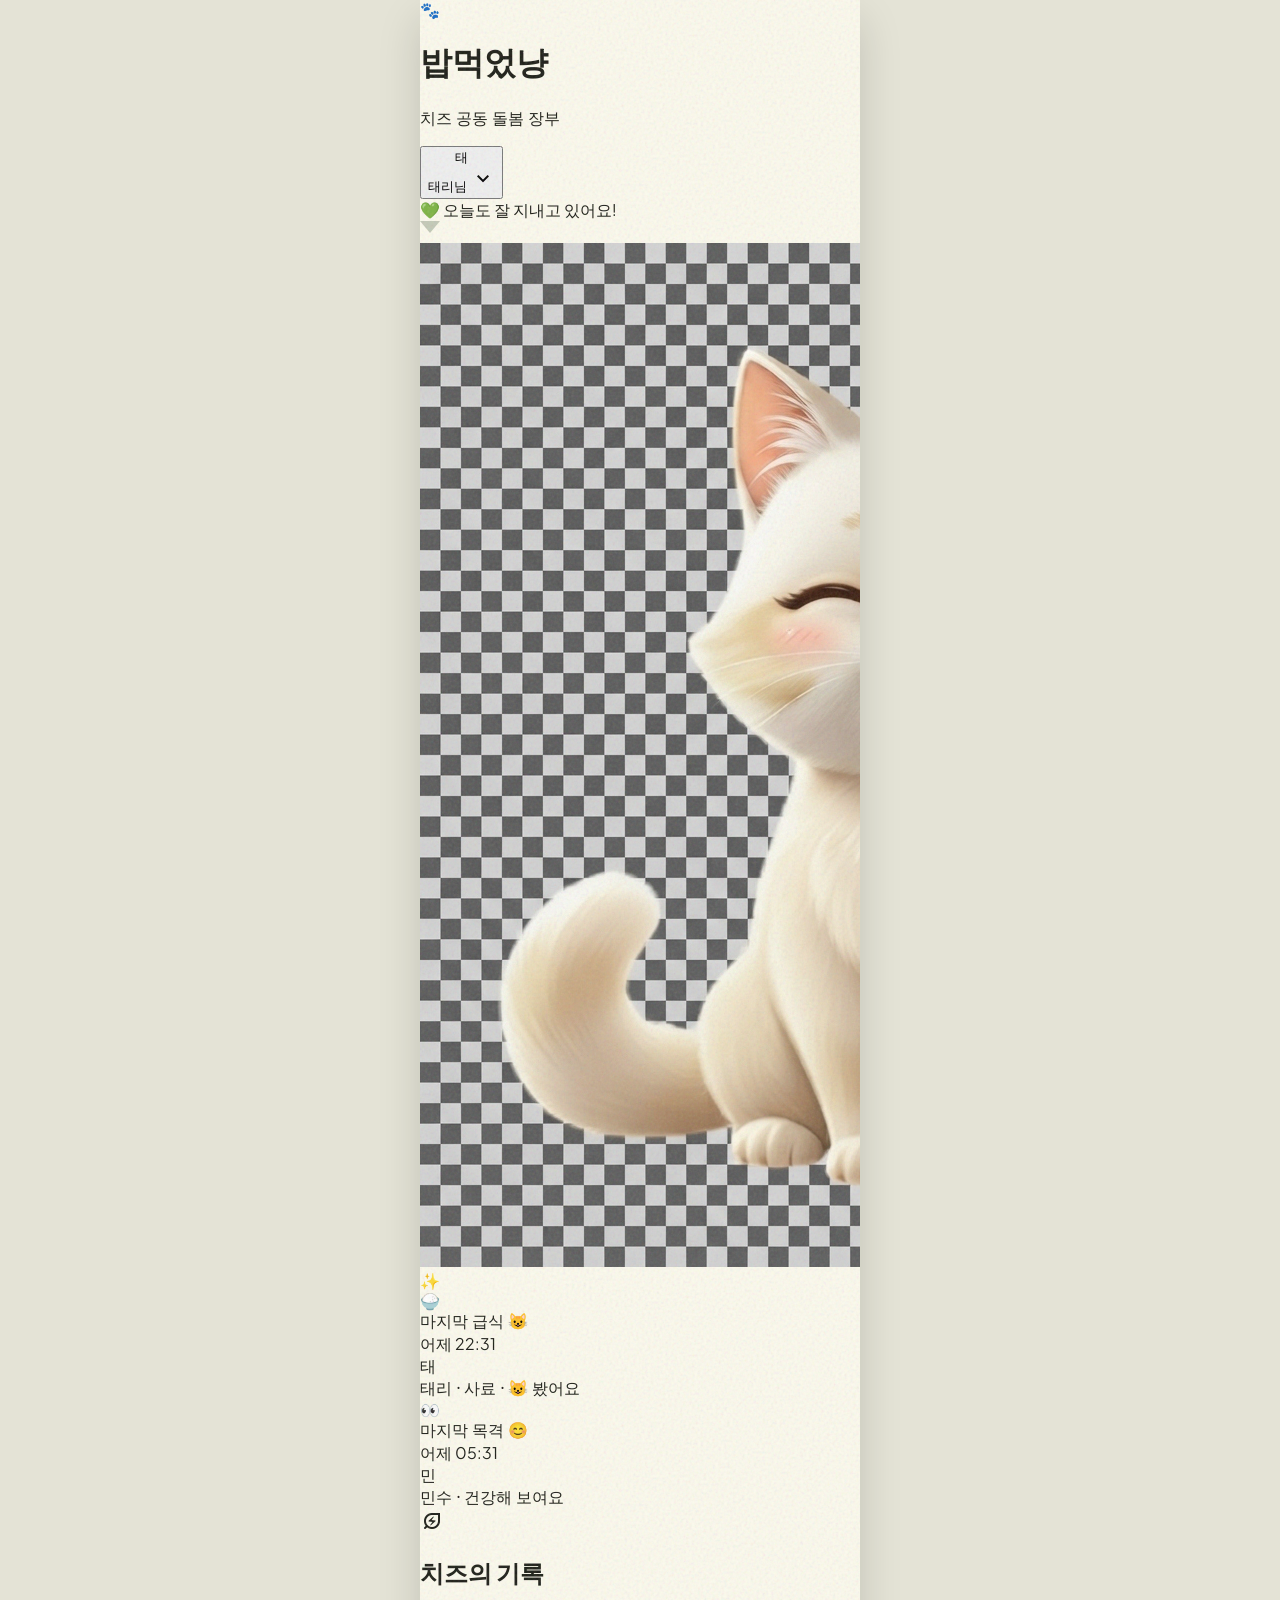
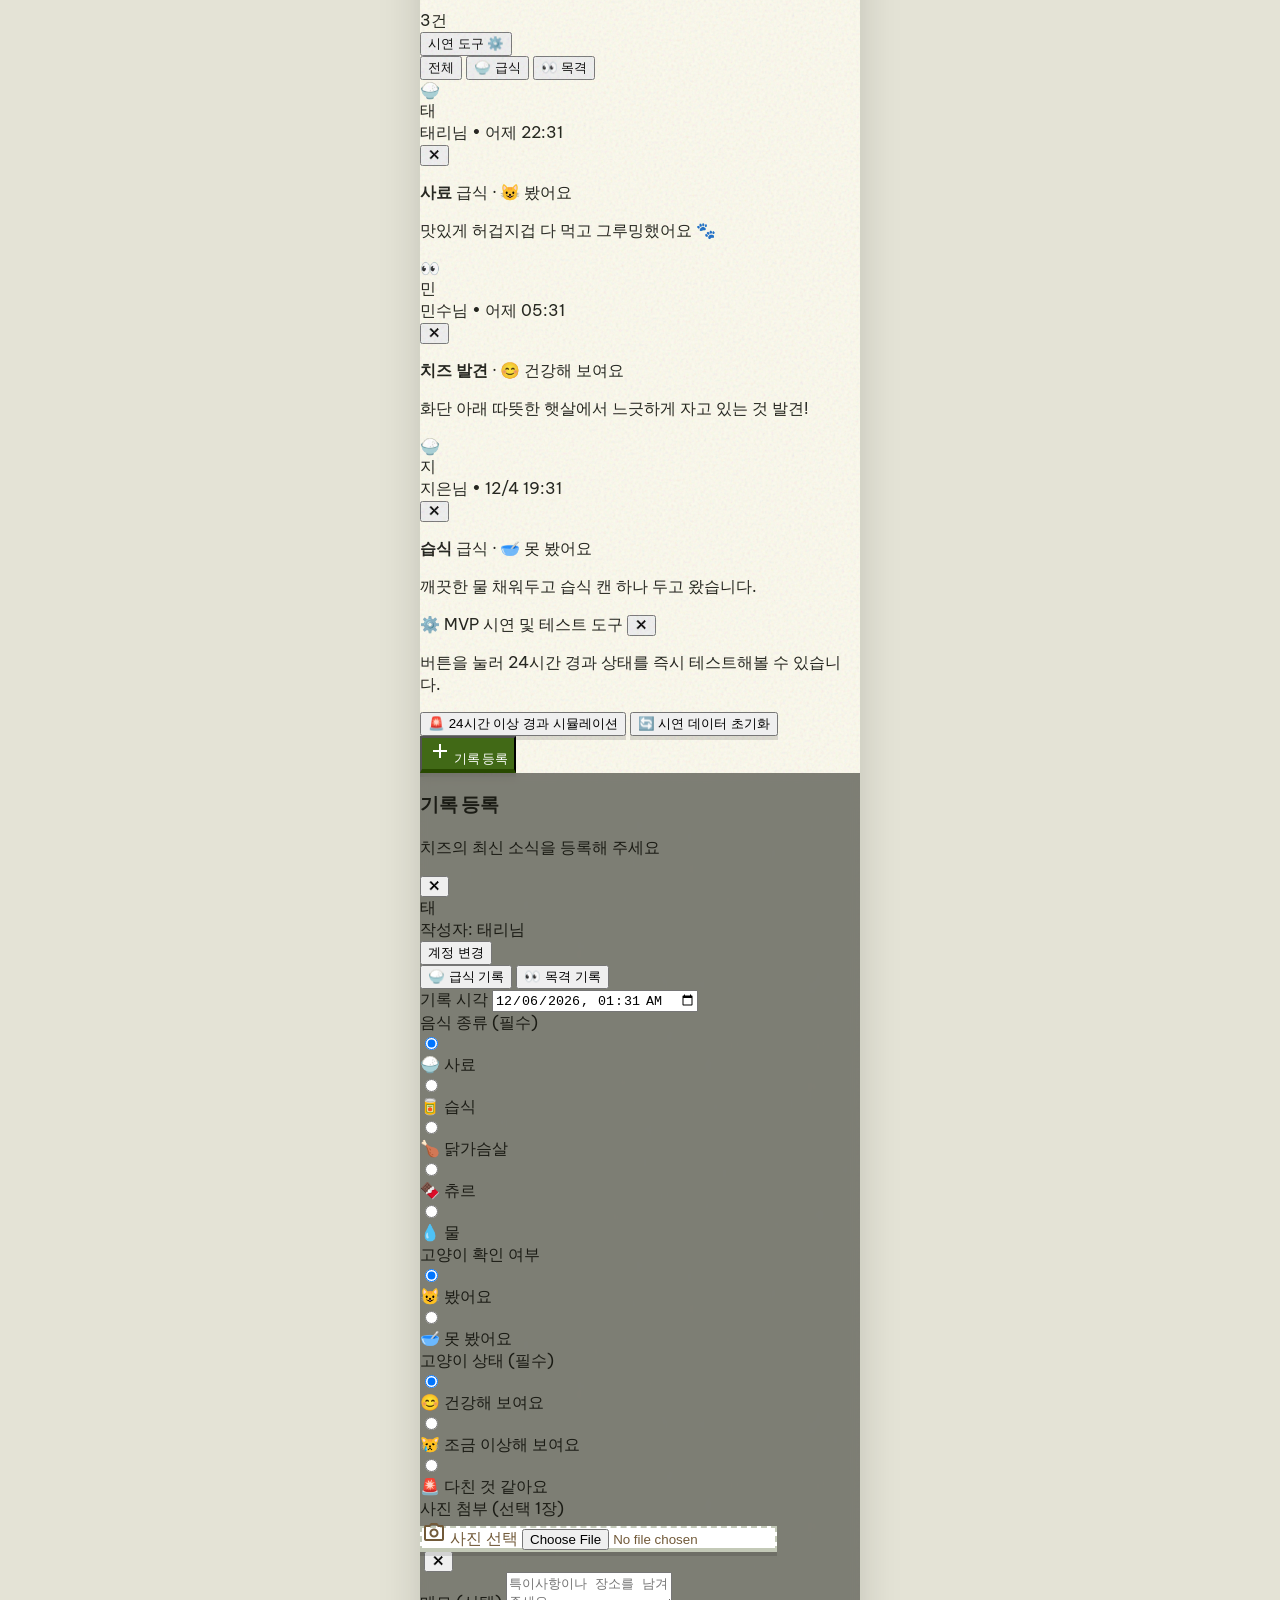
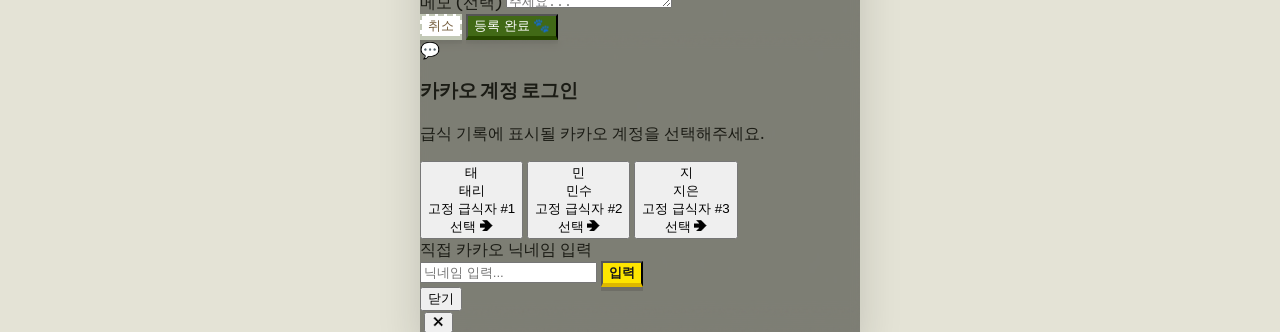
==== index.html @ 2fcfd279 "Add app files" ====
<!DOCTYPE html>
<html lang="ko">
<head>
  <meta charset="utf-8">
  <meta name="viewport" content="width=device-width, initial-scale=1.0, maximum-scale=1.0, user-scalable=no">
  <title>밥먹었냥 - Cozy Meadow</title>

  <!-- Google Fonts -->
  <link href="https://fonts.googleapis.com/css2?family=Plus+Jakarta+Sans:wght@600;700;800&family=Be+Vietnam+Pro:wght@400;500;700&display=swap" rel="stylesheet">
  <link href="https://fonts.googleapis.com/css2?family=Material+Symbols+Outlined:wght,FILL@100..700,0..1&display=swap" rel="stylesheet">

  <!-- Tailwind CSS CDN -->
  <script src="https://cdn.tailwindcss.com?plugins=forms,container-queries"></script>
  <script>
    tailwind.config = {
      darkMode: "class",
      theme: {
        extend: {
          colors: {
            "surface": "#fcfaed",
            "surface-dim": "#dcdace",
            "surface-container": "#f0eee1",
            "surface-container-low": "#f6f4e7",
            "surface-container-high": "#eae9dc",
            "surface-container-highest": "#e4e3d6",
            "surface-bright": "#fcfaed",
            "on-surface": "#1b1c15",
            "on-surface-variant": "#43493b",
            "primary": "#416916",
            "primary-container": "#8dba5e",
            "on-primary": "#ffffff",
            "secondary": "#0c6780",
            "secondary-container": "#9ae1ff",
            "on-secondary-container": "#09657f",
            "tertiary": "#725a39",
            "tertiary-container": "#c5a881",
            "outline": "#73796a",
            "outline-variant": "#c3c9b7",
            "kakao": "#FEE500",
            "kakao-text": "#191919",
          },
          borderRadius: {
            "DEFAULT": "1rem",
            "lg": "2rem",
            "xl": "2.5rem",
            "full": "9999px"
          },
          fontFamily: {
            "headline": ["Plus Jakarta Sans", "sans-serif"],
            "body": ["Be Vietnam Pro", "sans-serif"],
          }
        }
      }
    }
  </script>
  <link rel="stylesheet" href="styles.css">
</head>
<body class="antialiased selection:bg-primary/20">

  <div id="app-wrapper" class="bg-grain">
    
    <!-- Top Header -->
    <header class="sticky top-0 z-40 bg-surface/90 backdrop-blur-md px-5 py-3.5 border-b border-surface-container-high flex items-center justify-between shadow-sm">
      <div class="flex items-center gap-2">
        <div class="w-9 h-9 rounded-2xl bg-primary/10 border-2 border-primary/20 flex items-center justify-center text-primary font-bold shadow-inner">
          🐾
        </div>
        <div>
          <h1 class="font-headline font-extrabold text-xl tracking-tight text-primary flex items-center gap-1">
            밥먹었냥
          </h1>
          <p class="text-[11px] text-on-surface-variant font-medium -mt-0.5">치즈 공동 돌봄 장부</p>
        </div>
      </div>

      <!-- Kakao User Profile Button -->
      <button id="user-profile-btn" onclick="openKakaoLoginModal()" class="flex items-center gap-2 bg-surface-container-low border-2 border-dashed border-outline-variant hover:border-primary px-3 py-1.5 rounded-full transition-all group">
        <div id="header-user-avatar" class="w-6 h-6 rounded-full bg-kakao text-kakao-text font-bold text-xs flex items-center justify-center shadow-xs border border-amber-300">
          🔑
        </div>
        <span id="header-user-name" class="text-xs font-bold text-on-surface max-w-[80px] truncate">
          로그인
        </span>
        <span class="material-symbols-outlined text-[16px] text-on-surface-variant group-hover:text-primary transition-colors">
          expand_more
        </span>
      </button>
    </header>

    <!-- Main Content Area -->
    <main class="flex-1 pb-28 px-4 pt-4 relative">
      
      <!-- Hero / Cat Stage Section -->
      <section class="flex flex-col items-center pt-3 pb-6 relative" id="cat-stage">
        
        <!-- Interactive Speech Bubble -->
        <div id="speech-bubble" onclick="onCatClick(event)" class="relative bg-surface border-[3px] border-dashed border-outline-variant font-speech text-on-surface px-5 py-3.5 rounded-2xl max-w-[310px] text-center mb-5 shadow-sm hover:scale-[1.02] transition-transform cursor-pointer select-none">
          <div class="flex items-center justify-center gap-2">
            <span id="speech-emoji" class="text-2xl animate-bounce-slow">💚</span>
            <span id="speech-text" class="text-base font-bold tracking-tight text-on-surface">
              오늘도 잘 지내고 있어요!
            </span>
          </div>
          <!-- Bubble Tail -->
          <div class="absolute -bottom-[12px] left-1/2 -translate-x-1/2 bubble-tail-border"></div>
          <div class="absolute -bottom-[9px] left-1/2 -translate-x-1/2 bubble-tail-bg"></div>
        </div>

        <!-- Cheese Cat Stage Container -->
        <div class="relative w-48 h-48 my-2 cat-float cursor-pointer select-none" onclick="onCatClick(event)">
          <!-- Dynamic Cat Illustration -->
          <div id="cat-illustration-container" class="w-full h-full flex items-center justify-center">
            <!-- Rendered dynamically via JS SVG graphic -->
          </div>

          <!-- Status Particles / Floating Effects -->
          <div id="cat-particle-container" class="absolute inset-0 pointer-events-none"></div>
        </div>

        <!-- Bento Box Status Cards -->
        <div class="grid grid-cols-2 gap-3 w-full mt-3">
          
          <!-- Last Fed Card -->
          <div class="bg-surface-bright/90 backdrop-blur-xs border-2 border-dashed border-outline-variant rounded-2xl p-3.5 shadow-xs flex flex-col relative overflow-hidden">
            <div class="absolute -right-2 -bottom-2 text-4xl opacity-10 pointer-events-none">🍚</div>
            <div class="flex items-center justify-between mb-1.5">
              <span class="text-[11px] font-bold text-on-surface-variant bg-surface-container px-2 py-0.5 rounded-full">
                마지막 급식
              </span>
              <span id="last-fed-icon" class="text-xs">🥣</span>
            </div>
            <div id="last-fed-time" class="font-headline font-bold text-base text-on-surface mb-2">
              기록 없음
            </div>
            <div class="mt-auto pt-1 flex items-center gap-1.5 border-t border-surface-container-high/60">
              <div id="last-fed-avatar" class="w-4 h-4 rounded-full bg-primary/20 text-primary text-[9px] font-bold flex items-center justify-center">
                ?
              </div>
              <span id="last-fed-detail" class="text-xs text-on-surface-variant font-medium truncate">
                급식 기록 대기
              </span>
            </div>
          </div>

          <!-- Last Seen Card -->
          <div class="bg-surface-bright/90 backdrop-blur-xs border-2 border-dashed border-outline-variant rounded-2xl p-3.5 shadow-xs flex flex-col relative overflow-hidden">
            <div class="absolute -right-2 -bottom-2 text-4xl opacity-10 pointer-events-none">👀</div>
            <div class="flex items-center justify-between mb-1.5">
              <span class="text-[11px] font-bold text-on-surface-variant bg-surface-container px-2 py-0.5 rounded-full">
                마지막 목격
              </span>
              <span id="last-seen-status-icon" class="text-xs">🔍</span>
            </div>
            <div id="last-seen-time" class="font-headline font-bold text-base text-on-surface mb-2">
              기록 없음
            </div>
            <div class="mt-auto pt-1 flex items-center gap-1.5 border-t border-surface-container-high/60">
              <div id="last-seen-avatar" class="w-4 h-4 rounded-full bg-secondary/20 text-secondary text-[9px] font-bold flex items-center justify-center">
                ?
              </div>
              <span id="last-seen-detail" class="text-xs text-on-surface-variant font-medium truncate">
                목격 기록 대기
              </span>
            </div>
          </div>

        </div>

      </section>

      <!-- History Feed Section -->
      <section class="mt-2">
        <div class="flex items-center justify-between mb-3 px-1">
          <div class="flex items-center gap-1.5">
            <span class="material-symbols-outlined text-primary text-xl">energy_savings_leaf</span>
            <h2 class="font-headline font-bold text-lg text-on-surface">치즈의 기록</h2>
            <span id="history-count" class="text-xs font-bold text-on-surface-variant bg-surface-container px-2 py-0.5 rounded-full">0건</span>
          </div>

          <!-- Quick Test Demo Options Menu Toggle -->
          <button onclick="toggleDemoDrawer()" class="text-xs text-on-surface-variant underline hover:text-primary font-medium">
            시연 도구 ⚙️
          </button>
        </div>

        <!-- Filter Tabs -->
        <div class="flex gap-2 mb-3 bg-surface-container-low p-1 rounded-2xl border border-surface-container-high">
          <button id="filter-all" onclick="setFilter('all')" class="flex-1 py-1.5 text-xs font-bold rounded-xl transition-all bg-surface shadow-xs text-primary">
            전체
          </button>
          <button id="filter-feeding" onclick="setFilter('feeding')" class="flex-1 py-1.5 text-xs font-bold rounded-xl transition-all text-on-surface-variant hover:text-on-surface">
            🍚 급식
          </button>
          <button id="filter-sighting" onclick="setFilter('sighting')" class="flex-1 py-1.5 text-xs font-bold rounded-xl transition-all text-on-surface-variant hover:text-on-surface">
            👀 목격
          </button>
        </div>

        <!-- Timeline List Container -->
        <div id="history-list" class="flex flex-col gap-2.5">
          <!-- Rendered dynamically by JS -->
        </div>

      </section>

      <!-- Demo Options Drawer (Collapsible) -->
      <div id="demo-drawer" class="hidden mt-6 p-4 bg-surface-container-low border-2 border-dashed border-outline-variant rounded-2xl text-xs space-y-2">
        <div class="font-bold text-on-surface flex items-center justify-between">
          <span>⚙️ MVP 시연 및 테스트 도구</span>
          <button onclick="toggleDemoDrawer()" class="text-on-surface-variant">✕</button>
        </div>
        <p class="text-on-surface-variant">버튼을 눌러 24시간 경과 상태를 즉시 테스트해볼 수 있습니다.</p>
        <div class="flex flex-wrap gap-2 pt-1">
          <button onclick="simulate24hPassed()" class="btn-pressable px-3 py-1.5 bg-amber-100 text-amber-900 font-bold rounded-xl border border-amber-300">
            🚨 24시간 이상 경과 시뮬레이션
          </button>
          <button onclick="simulateResetDemoData()" class="btn-pressable px-3 py-1.5 bg-slate-100 text-slate-800 font-bold rounded-xl border border-slate-300">
            🔄 시연 데이터 초기화
          </button>
        </div>
      </div>

    </main>

    <!-- Floating Action Button (FAB) -->
    <div class="fixed bottom-6 right-1/2 translate-x-[180px] max-w-[440px] z-30">
      <button onclick="openRecordModal()" class="btn-pressable btn-primary px-5 py-3.5 rounded-full font-headline font-bold text-base flex items-center gap-2 shadow-lg hover:scale-105 active:scale-95 transition-transform">
        <span class="material-symbols-outlined text-2xl">add</span>
        기록 등록
      </button>
    </div>

    <!-- Modal 1: Quick Add Record Modal -->
    <div id="record-modal" class="hidden fixed inset-0 z-50 flex items-end justify-center modal-overlay p-0 sm:p-4 animate-pop">
      <div class="bg-surface w-full max-w-[440px] rounded-t-3xl sm:rounded-3xl border-t-2 sm:border-2 border-outline-variant p-5 shadow-2xl overflow-y-auto max-h-[90vh]">
        
        <!-- Modal Header -->
        <div class="flex items-center justify-between pb-3 mb-3 border-b border-surface-container-high">
          <div>
            <h3 class="font-headline font-bold text-lg text-on-surface">기록 등록</h3>
            <p class="text-xs text-on-surface-variant">치즈의 최신 소식을 등록해 주세요</p>
          </div>
          <button onclick="closeRecordModal()" class="w-8 h-8 rounded-full bg-surface-container flex items-center justify-center text-on-surface-variant hover:text-on-surface">
            ✕
          </button>
        </div>

        <!-- Active Logged In Kakao User Info -->
        <div class="bg-amber-50 border border-amber-200 rounded-2xl p-2.5 mb-4 flex items-center justify-between">
          <div class="flex items-center gap-2">
            <div id="modal-user-avatar" class="w-6 h-6 rounded-full bg-kakao font-bold text-xs flex items-center justify-center border border-amber-300">
              👤
            </div>
            <span class="text-xs font-bold text-amber-950">
              작성자: <span id="modal-user-name">카카오 사용자</span>
            </span>
          </div>
          <button onclick="openKakaoLoginModal()" class="text-[11px] font-bold text-amber-800 underline">
            계정 변경
          </button>
        </div>

        <!-- Record Type Tabs -->
        <div class="flex gap-2 mb-4 bg-surface-container-low p-1 rounded-2xl border border-surface-container-high">
          <button id="tab-feeding" onclick="switchRecordTab('feeding')" class="flex-1 py-2 text-xs font-bold rounded-xl transition-all bg-surface text-primary shadow-xs">
            🍚 급식 기록
          </button>
          <button id="tab-sighting" onclick="switchRecordTab('sighting')" class="flex-1 py-2 text-xs font-bold rounded-xl transition-all text-on-surface-variant hover:text-on-surface">
            👀 목격 기록
          </button>
        </div>

        <!-- Form Inputs -->
        <form id="record-form" onsubmit="handleRecordSubmit(event)" class="space-y-4">
          
          <!-- Date / Time Input -->
          <div>
            <label class="block text-xs font-bold text-on-surface-variant mb-1">기록 시각</label>
            <input type="datetime-local" id="input-datetime" required class="w-full bg-surface-container-low border-2 border-outline-variant rounded-2xl px-3 py-2 text-sm font-medium text-on-surface focus:outline-none focus:border-primary">
          </div>

          <!-- FEEDING OPTIONS -->
          <div id="feeding-fields">
            <label class="block text-xs font-bold text-on-surface-variant mb-1.5">음식 종류 (필수)</label>
            <div class="grid grid-cols-3 gap-2 mb-3">
              <label class="cursor-pointer">
                <input type="radio" name="foodType" value="사료" checked class="peer hidden">
                <div class="text-center py-2 px-1 text-xs font-bold rounded-2xl border-2 border-outline-variant peer-checked:border-primary peer-checked:bg-primary/10 peer-checked:text-primary transition-all">
                  🍚 사료
                </div>
              </label>
              <label class="cursor-pointer">
                <input type="radio" name="foodType" value="습식" class="peer hidden">
                <div class="text-center py-2 px-1 text-xs font-bold rounded-2xl border-2 border-outline-variant peer-checked:border-primary peer-checked:bg-primary/10 peer-checked:text-primary transition-all">
                  🥫 습식
                </div>
              </label>
              <label class="cursor-pointer">
                <input type="radio" name="foodType" value="닭가슴살" class="peer hidden">
                <div class="text-center py-2 px-1 text-xs font-bold rounded-2xl border-2 border-outline-variant peer-checked:border-primary peer-checked:bg-primary/10 peer-checked:text-primary transition-all">
                  🍗 닭가슴살
                </div>
              </label>
              <label class="cursor-pointer">
                <input type="radio" name="foodType" value="츄르" class="peer hidden">
                <div class="text-center py-2 px-1 text-xs font-bold rounded-2xl border-2 border-outline-variant peer-checked:border-primary peer-checked:bg-primary/10 peer-checked:text-primary transition-all">
                  🍫 츄르
                </div>
              </label>
              <label class="cursor-pointer">
                <input type="radio" name="foodType" value="물" class="peer hidden">
                <div class="text-center py-2 px-1 text-xs font-bold rounded-2xl border-2 border-outline-variant peer-checked:border-primary peer-checked:bg-primary/10 peer-checked:text-primary transition-all">
                  💧 물
                </div>
              </label>
            </div>

            <label class="block text-xs font-bold text-on-surface-variant mb-1.5">고양이 확인 여부</label>
            <div class="grid grid-cols-2 gap-2">
              <label class="cursor-pointer">
                <input type="radio" name="catSeen" value="true" checked class="peer hidden">
                <div class="text-center py-2 text-xs font-bold rounded-2xl border-2 border-outline-variant peer-checked:border-secondary peer-checked:bg-secondary/10 peer-checked:text-secondary transition-all">
                  😺 봤어요
                </div>
              </label>
              <label class="cursor-pointer">
                <input type="radio" name="catSeen" value="false" class="peer hidden">
                <div class="text-center py-2 text-xs font-bold rounded-2xl border-2 border-outline-variant peer-checked:border-tertiary peer-checked:bg-tertiary/10 peer-checked:text-tertiary transition-all">
                  🥣 못 봤어요
                </div>
              </label>
            </div>
          </div>

          <!-- SIGHTING OPTIONS -->
          <div id="sighting-fields" class="hidden">
            <label class="block text-xs font-bold text-on-surface-variant mb-1.5">고양이 상태 (필수)</label>
            <div class="space-y-2">
              <label class="block cursor-pointer">
                <input type="radio" name="sightingStatus" value="건강해 보여요" checked class="peer hidden">
                <div class="flex items-center gap-2 p-2.5 text-xs font-bold rounded-2xl border-2 border-outline-variant peer-checked:border-primary peer-checked:bg-primary/10 peer-checked:text-primary transition-all">
                  <span>😊</span> 건강해 보여요
                </div>
              </label>
              <label class="block cursor-pointer">
                <input type="radio" name="sightingStatus" value="조금 이상해 보여요" class="peer hidden">
                <div class="flex items-center gap-2 p-2.5 text-xs font-bold rounded-2xl border-2 border-outline-variant peer-checked:border-amber-600 peer-checked:bg-amber-50 peer-checked:text-amber-700 transition-all">
                  <span>😿</span> 조금 이상해 보여요
                </div>
              </label>
              <label class="block cursor-pointer">
                <input type="radio" name="sightingStatus" value="다친 것 같아요" class="peer hidden">
                <div class="flex items-center gap-2 p-2.5 text-xs font-bold rounded-2xl border-2 border-outline-variant peer-checked:border-red-600 peer-checked:bg-red-50 peer-checked:text-red-700 transition-all">
                  <span>🚨</span> 다친 것 같아요
                </div>
              </label>
            </div>
          </div>

          <!-- Optional Photo Attachment -->
          <div>
            <label class="block text-xs font-bold text-on-surface-variant mb-1">사진 첨부 (선택 1장)</label>
            <div class="flex items-center gap-3">
              <label class="btn-pressable btn-secondary px-3 py-2 rounded-2xl text-xs font-bold flex items-center gap-1 cursor-pointer">
                <span class="material-symbols-outlined text-base">photo_camera</span>
                사진 선택
                <input type="file" id="input-photo" accept="image/*" onchange="handlePhotoSelect(event)" class="hidden">
              </label>
              <div id="photo-preview-container" class="hidden relative w-12 h-12 rounded-xl overflow-hidden border-2 border-primary">
                <img id="photo-preview-img" src="" class="w-full h-full object-cover">
                <button type="button" onclick="removePhoto()" class="absolute top-0 right-0 bg-red-600 text-white w-4 h-4 rounded-bl flex items-center justify-center text-[10px]">✕</button>
              </div>
            </div>
          </div>

          <!-- Optional Memo -->
          <div>
            <label class="block text-xs font-bold text-on-surface-variant mb-1">메모 (선택)</label>
            <textarea id="input-memo" rows="2" placeholder="특이사항이나 장소를 남겨주세요..." class="w-full bg-surface-container-low border-2 border-outline-variant rounded-2xl px-3 py-2 text-xs font-medium text-on-surface focus:outline-none focus:border-primary resize-none"></textarea>
          </div>

          <!-- Submit Action Buttons -->
          <div class="pt-2 flex gap-2">
            <button type="button" onclick="closeRecordModal()" class="flex-1 py-3 btn-pressable btn-secondary rounded-2xl font-bold text-xs">
              취소
            </button>
            <button type="submit" class="flex-1 py-3 btn-pressable btn-primary rounded-2xl font-bold text-xs shadow-md">
              등록 완료 🐾
            </button>
          </div>

        </form>
      </div>
    </div>

    <!-- Modal 2: Kakao Login & Caretaker Account Switcher Modal -->
    <div id="kakao-modal" class="hidden fixed inset-0 z-50 flex items-center justify-center modal-overlay p-4 animate-pop">
      <div class="bg-surface w-full max-w-[360px] rounded-3xl border-2 border-outline-variant p-5 shadow-2xl">
        <div class="text-center mb-4">
          <div class="w-12 h-12 rounded-full bg-kakao text-kakao-text mx-auto flex items-center justify-center text-2xl font-black mb-2 shadow-sm border border-amber-300">
            💬
          </div>
          <h3 class="font-headline font-bold text-lg text-on-surface">카카오 계정 로그인</h3>
          <p class="text-xs text-on-surface-variant mt-0.5">
            급식 기록에 표시될 카카오 계정을 선택해주세요.
          </p>
        </div>

        <!-- Preset Caretaker Accounts -->
        <div class="space-y-2 mb-4">
          <button onclick="selectKakaoPreset('태리')" class="w-full p-3 rounded-2xl border-2 border-outline-variant hover:border-amber-400 bg-surface-container-low flex items-center justify-between text-left transition-all group">
            <div class="flex items-center gap-2.5">
              <div class="w-8 h-8 rounded-full bg-amber-200 text-amber-900 font-bold text-xs flex items-center justify-center">태</div>
              <div>
                <div class="font-bold text-xs text-on-surface">태리</div>
                <div class="text-[10px] text-on-surface-variant">고정 급식자 #1</div>
              </div>
            </div>
            <span class="text-xs font-bold text-amber-700 opacity-0 group-hover:opacity-100 transition-opacity">선택 ➔</span>
          </button>

          <button onclick="selectKakaoPreset('민수')" class="w-full p-3 rounded-2xl border-2 border-outline-variant hover:border-amber-400 bg-surface-container-low flex items-center justify-between text-left transition-all group">
            <div class="flex items-center gap-2.5">
              <div class="w-8 h-8 rounded-full bg-sky-200 text-sky-900 font-bold text-xs flex items-center justify-center">민</div>
              <div>
                <div class="font-bold text-xs text-on-surface">민수</div>
                <div class="text-[10px] text-on-surface-variant">고정 급식자 #2</div>
              </div>
            </div>
            <span class="text-xs font-bold text-amber-700 opacity-0 group-hover:opacity-100 transition-opacity">선택 ➔</span>
          </button>

          <button onclick="selectKakaoPreset('지은')" class="w-full p-3 rounded-2xl border-2 border-outline-variant hover:border-amber-400 bg-surface-container-low flex items-center justify-between text-left transition-all group">
            <div class="flex items-center gap-2.5">
              <div class="w-8 h-8 rounded-full bg-rose-200 text-rose-900 font-bold text-xs flex items-center justify-center">지</div>
              <div>
                <div class="font-bold text-xs text-on-surface">지은</div>
                <div class="text-[10px] text-on-surface-variant">고정 급식자 #3</div>
              </div>
            </div>
            <span class="text-xs font-bold text-amber-700 opacity-0 group-hover:opacity-100 transition-opacity">선택 ➔</span>
          </button>
        </div>

        <!-- Custom Kakao Name Input -->
        <div class="pt-2 border-t border-surface-container-high">
          <label class="block text-[11px] font-bold text-on-surface-variant mb-1">직접 카카오 닉네임 입력</label>
          <div class="flex gap-2">
            <input type="text" id="custom-kakao-name" placeholder="닉네임 입력..." class="flex-1 bg-surface-container-low border-2 border-outline-variant rounded-xl px-3 py-1.5 text-xs font-bold text-on-surface focus:outline-none focus:border-amber-400">
            <button onclick="selectKakaoCustom()" class="btn-pressable btn-kakao px-3 py-1.5 rounded-xl text-xs font-bold">
              입력
            </button>
          </div>
        </div>

        <button onclick="closeKakaoLoginModal()" class="w-full mt-4 py-2 text-xs font-bold text-on-surface-variant hover:text-on-surface">
          닫기
        </button>

      </div>
    </div>

    <!-- Modal 3: Photo Zoom View -->
    <div id="photo-zoom-modal" class="hidden fixed inset-0 z-50 flex items-center justify-center modal-overlay p-4" onclick="closePhotoZoom()">
      <div class="relative max-w-[90vw] max-h-[80vh]">
        <img id="photo-zoom-img" src="" class="max-w-full max-h-[80vh] rounded-2xl shadow-2xl object-contain border-4 border-surface">
        <button class="absolute -top-4 -right-4 bg-surface text-on-surface w-8 h-8 rounded-full font-bold shadow-md flex items-center justify-center">✕</button>
      </div>
    </div>

  </div>

  <script src="images_b64.js"></script>
  <script src="app.js"></script>
</body>
</html>
---- styles.css ----
/* Cozy Meadow Design System & Styles for 밥먹었냥 */
@import url('https://fonts.googleapis.com/css2?family=Plus+Jakarta+Sans:wght@600;700;800&family=Be+Vietnam+Pro:wght@400;500;700&display=swap');

:root {
  --color-surface: #fcfaed;
  --color-surface-container: #f0eee1;
  --color-surface-container-low: #f6f4e7;
  --color-surface-container-high: #eae9dc;
  --color-surface-bright: #fcfaed;
  --color-on-surface: #1b1c15;
  --color-on-surface-variant: #43493b;
  --color-primary: #416916;
  --color-primary-container: #8dba5e;
  --color-on-primary: #ffffff;
  --color-secondary: #0c6780;
  --color-secondary-container: #9ae1ff;
  --color-on-secondary-container: #09657f;
  --color-tertiary: #725a39;
  --color-tertiary-container: #c5a881;
  --color-outline: #73796a;
  --color-outline-variant: #c3c9b7;
  --color-kakao: #FEE500;
  --color-kakao-text: #191919;
}

body {
  font-family: 'Be Vietnam Pro', sans-serif;
  background-color: #e4e3d6;
  color: var(--color-on-surface);
  margin: 0;
  padding: 0;
  display: flex;
  justify-content: center;
  min-height: 100vh;
  -webkit-font-smoothing: antialiased;
}

/* Mobile App Shell Container */
#app-wrapper {
  width: 100%;
  max-width: 440px;
  min-height: 100vh;
  min-height: 100dvh;
  background-color: var(--color-surface);
  position: relative;
  box-shadow: 0 20px 40px rgba(0, 0, 0, 0.15);
  display: flex;
  flex-direction: column;
  overflow-x: hidden;
}

/* Background Grain Texture */
.bg-grain {
  position: relative;
}
.bg-grain::before {
  content: "";
  position: absolute;
  inset: 0;
  opacity: 0.15;
  background-image: url("data:image/svg+xml,%3Csvg viewBox='0 0 200 200' xmlns='http://www.w3.org/2000/svg'%3E%3Cfilter id='noiseFilter'%3E%3CfeTurbulence type='fractalNoise' baseFrequency='0.75' numOctaves='3' stitchTiles='stitch'/%3E%3C/filter%3E%3Crect width='100%25' height='100%25' filter='url(%23noiseFilter)'/%3E%3C/svg%3E");
  pointer-events: none;
  z-index: 0;
}

/* Header Typography */
.font-headline {
  font-family: 'Plus Jakarta Sans', sans-serif;
}
.font-speech {
  font-family: 'Plus Jakarta Sans', sans-serif;
  line-height: 1.4;
}

/* 3D Tactile Buttons */
.btn-pressable {
  transition: all 0.15s cubic-bezier(0.4, 0, 0.2, 1);
  box-shadow: 0 4px 0 0 rgba(0, 0, 0, 0.12);
  position: relative;
  top: 0;
}
.btn-pressable:active {
  top: 3px;
  box-shadow: 0 1px 0 0 rgba(0, 0, 0, 0.12);
}

.btn-primary {
  background-color: var(--color-primary);
  color: #ffffff;
  border-bottom: 4px solid #284900;
}
.btn-primary:active {
  border-bottom-width: 1px;
}

.btn-secondary {
  background-color: #ffffff;
  color: var(--color-tertiary);
  border: 2px dashed var(--color-outline-variant);
  border-bottom: 4px solid var(--color-outline-variant);
}
.btn-secondary:active {
  border-bottom-width: 1px;
}

.btn-kakao {
  background-color: var(--color-kakao);
  color: var(--color-kakao-text);
  font-weight: 700;
  border-bottom: 4px solid #DDB800;
}
.btn-kakao:active {
  border-bottom-width: 1px;
}

/* Cat Floating & Animations */
@keyframes float {
  0%, 100% { transform: translateY(0) rotate(0deg); }
  50% { transform: translateY(-8px) rotate(1deg); }
}
.cat-float {
  animation: float 4s ease-in-out infinite;
}

@keyframes bounce-slow {
  0%, 100% { transform: translateY(0); }
  50% { transform: translateY(-4px); }
}
.animate-bounce-slow {
  animation: bounce-slow 2s ease-in-out infinite;
}

@keyframes popIn {
  0% { transform: scale(0.8); opacity: 0; }
  70% { transform: scale(1.05); }
  100% { transform: scale(1); opacity: 1; }
}
.animate-pop {
  animation: popIn 0.3s cubic-bezier(0.34, 1.56, 0.64, 1) forwards;
}

/* Speech Bubble Tail */
.bubble-tail-border {
  width: 0;
  height: 0;
  border-left: 10px solid transparent;
  border-right: 10px solid transparent;
  border-top: 12px solid var(--color-outline-variant);
}
.bubble-tail-bg {
  width: 0;
  height: 0;
  border-left: 8px solid transparent;
  border-right: 8px solid transparent;
  border-top: 10px solid var(--color-surface);
}

/* Heart/Particle Pop effect */
.particle {
  position: absolute;
  pointer-events: none;
  animation: particleUp 1s ease-out forwards;
  font-size: 1.5rem;
  z-index: 50;
}
@keyframes particleUp {
  0% { opacity: 1; transform: translateY(0) scale(0.5); }
  100% { opacity: 0; transform: translateY(-50px) scale(1.3); }
}

/* Custom Scrollbar Hide */
::-webkit-scrollbar {
  display: none;
}
* {
  scrollbar-width: none;
}

/* Custom Modal Overlay */
.modal-overlay {
  background-color: rgba(27, 28, 21, 0.55);
  backdrop-filter: blur(4px);
}
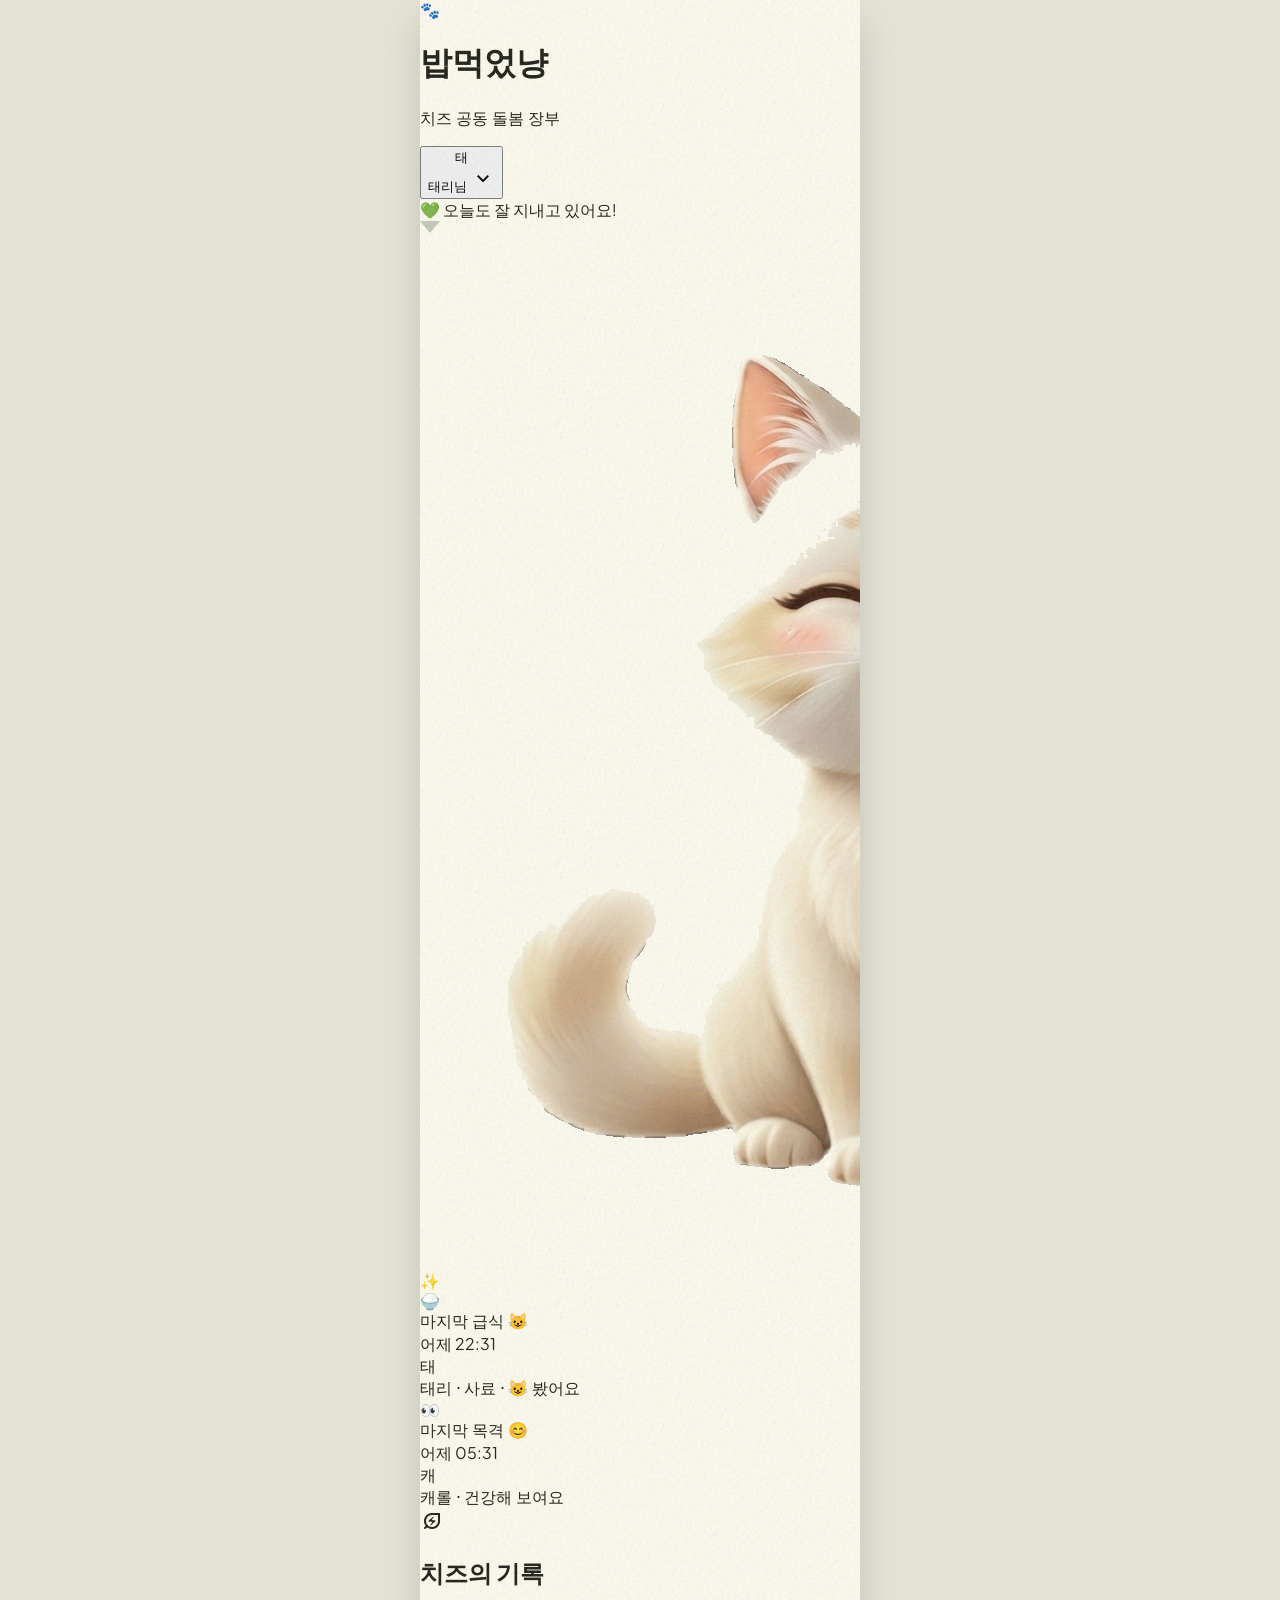
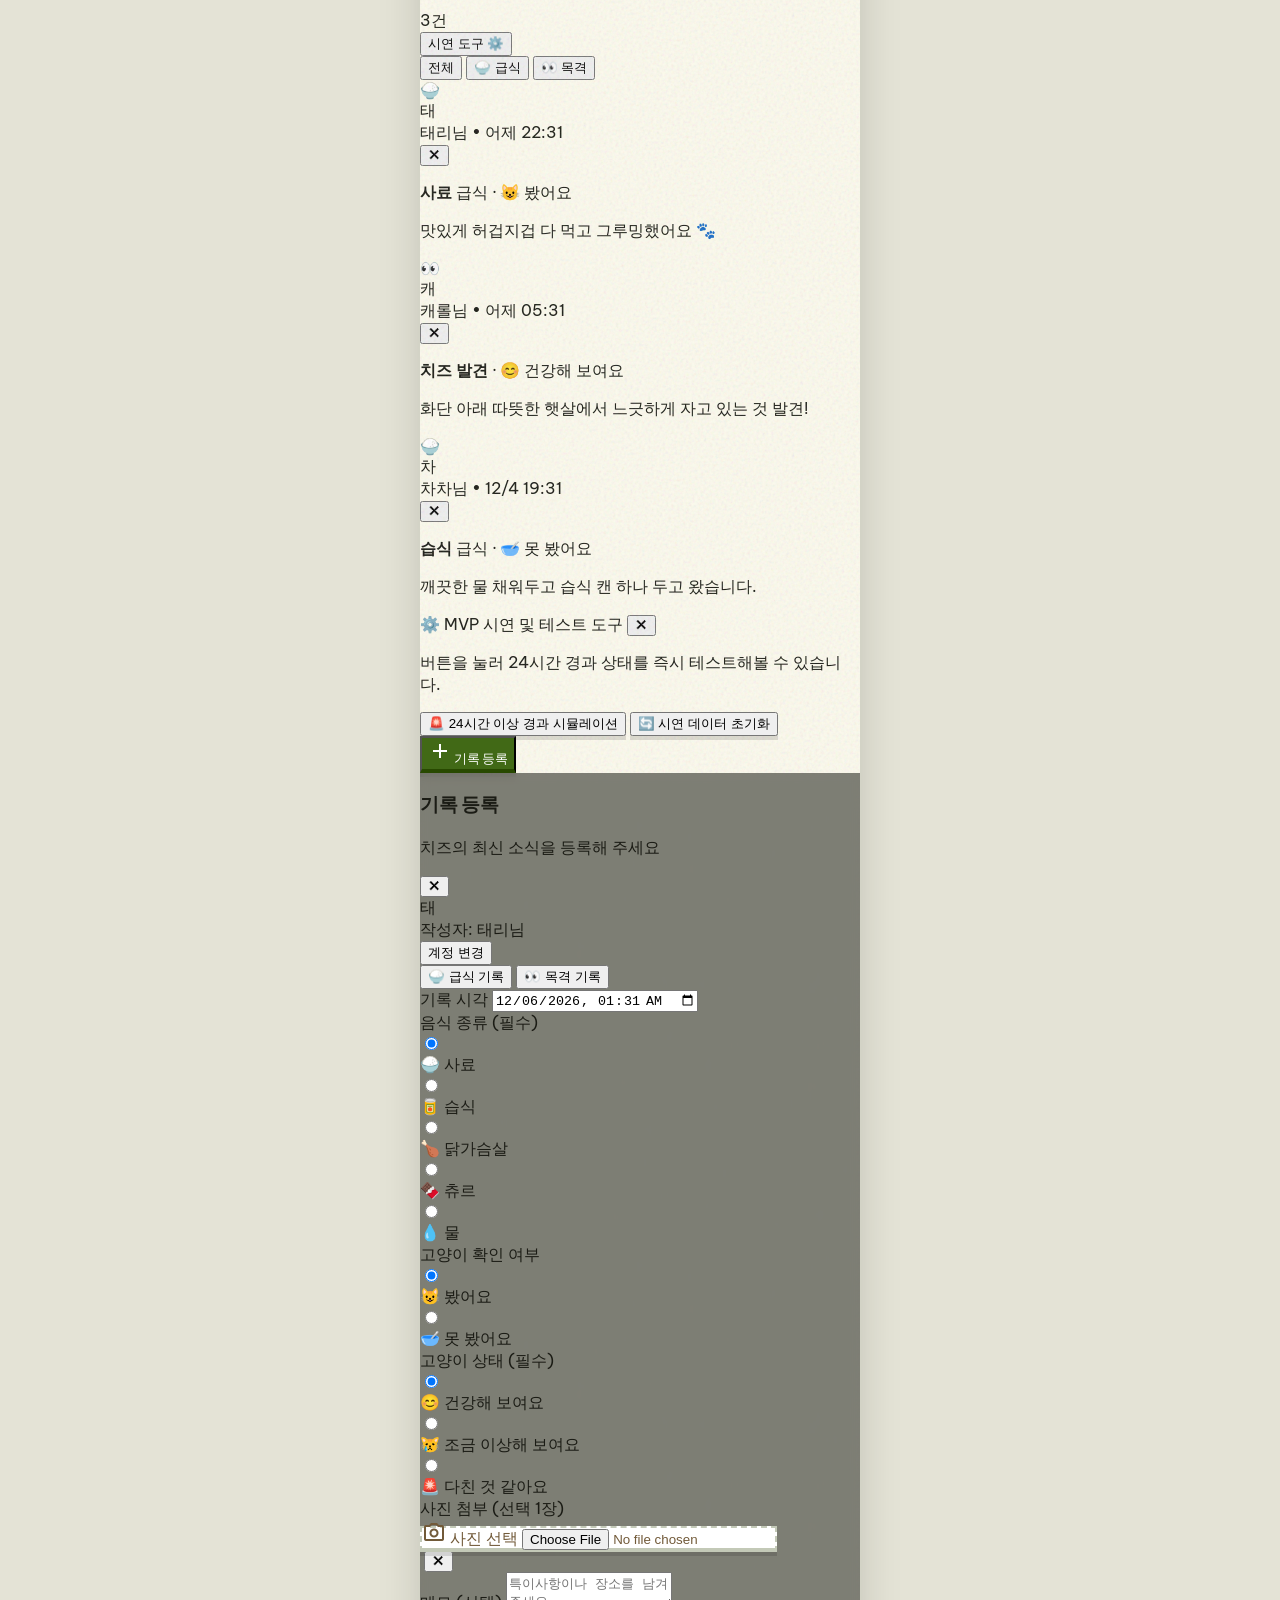
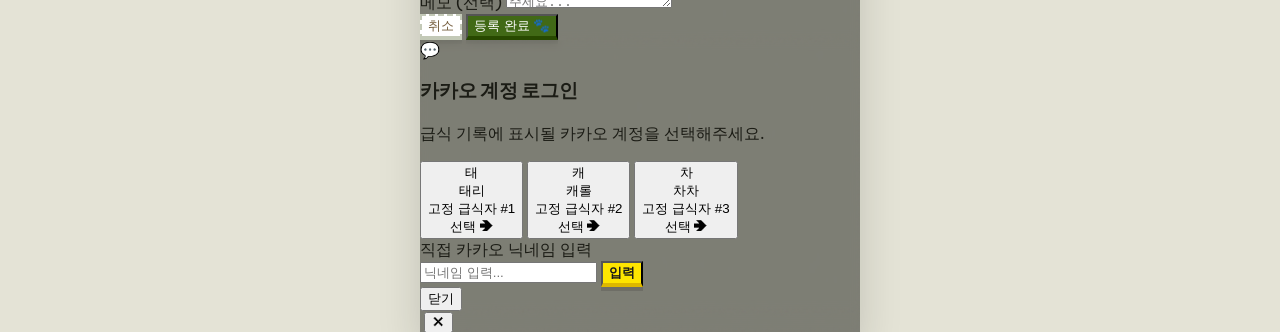
==== commit e6f4ec81: "save error fixed" ====
--- a/index.html
+++ b/index.html
@@ -419,22 +419,22 @@
             <span class="text-xs font-bold text-amber-700 opacity-0 group-hover:opacity-100 transition-opacity">선택 ➔</span>
           </button>
 
-          <button onclick="selectKakaoPreset('민수')" class="w-full p-3 rounded-2xl border-2 border-outline-variant hover:border-amber-400 bg-surface-container-low flex items-center justify-between text-left transition-all group">
+          <button onclick="selectKakaoPreset('캐롤')" class="w-full p-3 rounded-2xl border-2 border-outline-variant hover:border-amber-400 bg-surface-container-low flex items-center justify-between text-left transition-all group">
             <div class="flex items-center gap-2.5">
-              <div class="w-8 h-8 rounded-full bg-sky-200 text-sky-900 font-bold text-xs flex items-center justify-center">민</div>
+              <div class="w-8 h-8 rounded-full bg-sky-200 text-sky-900 font-bold text-xs flex items-center justify-center">캐</div>
               <div>
-                <div class="font-bold text-xs text-on-surface">민수</div>
+                <div class="font-bold text-xs text-on-surface">캐롤</div>
                 <div class="text-[10px] text-on-surface-variant">고정 급식자 #2</div>
               </div>
             </div>
             <span class="text-xs font-bold text-amber-700 opacity-0 group-hover:opacity-100 transition-opacity">선택 ➔</span>
           </button>
 
-          <button onclick="selectKakaoPreset('지은')" class="w-full p-3 rounded-2xl border-2 border-outline-variant hover:border-amber-400 bg-surface-container-low flex items-center justify-between text-left transition-all group">
+          <button onclick="selectKakaoPreset('차차')" class="w-full p-3 rounded-2xl border-2 border-outline-variant hover:border-amber-400 bg-surface-container-low flex items-center justify-between text-left transition-all group">
             <div class="flex items-center gap-2.5">
-              <div class="w-8 h-8 rounded-full bg-rose-200 text-rose-900 font-bold text-xs flex items-center justify-center">지</div>
+              <div class="w-8 h-8 rounded-full bg-rose-200 text-rose-900 font-bold text-xs flex items-center justify-center">차</div>
               <div>
-                <div class="font-bold text-xs text-on-surface">지은</div>
+                <div class="font-bold text-xs text-on-surface">차차</div>
                 <div class="text-[10px] text-on-surface-variant">고정 급식자 #3</div>
               </div>
             </div>
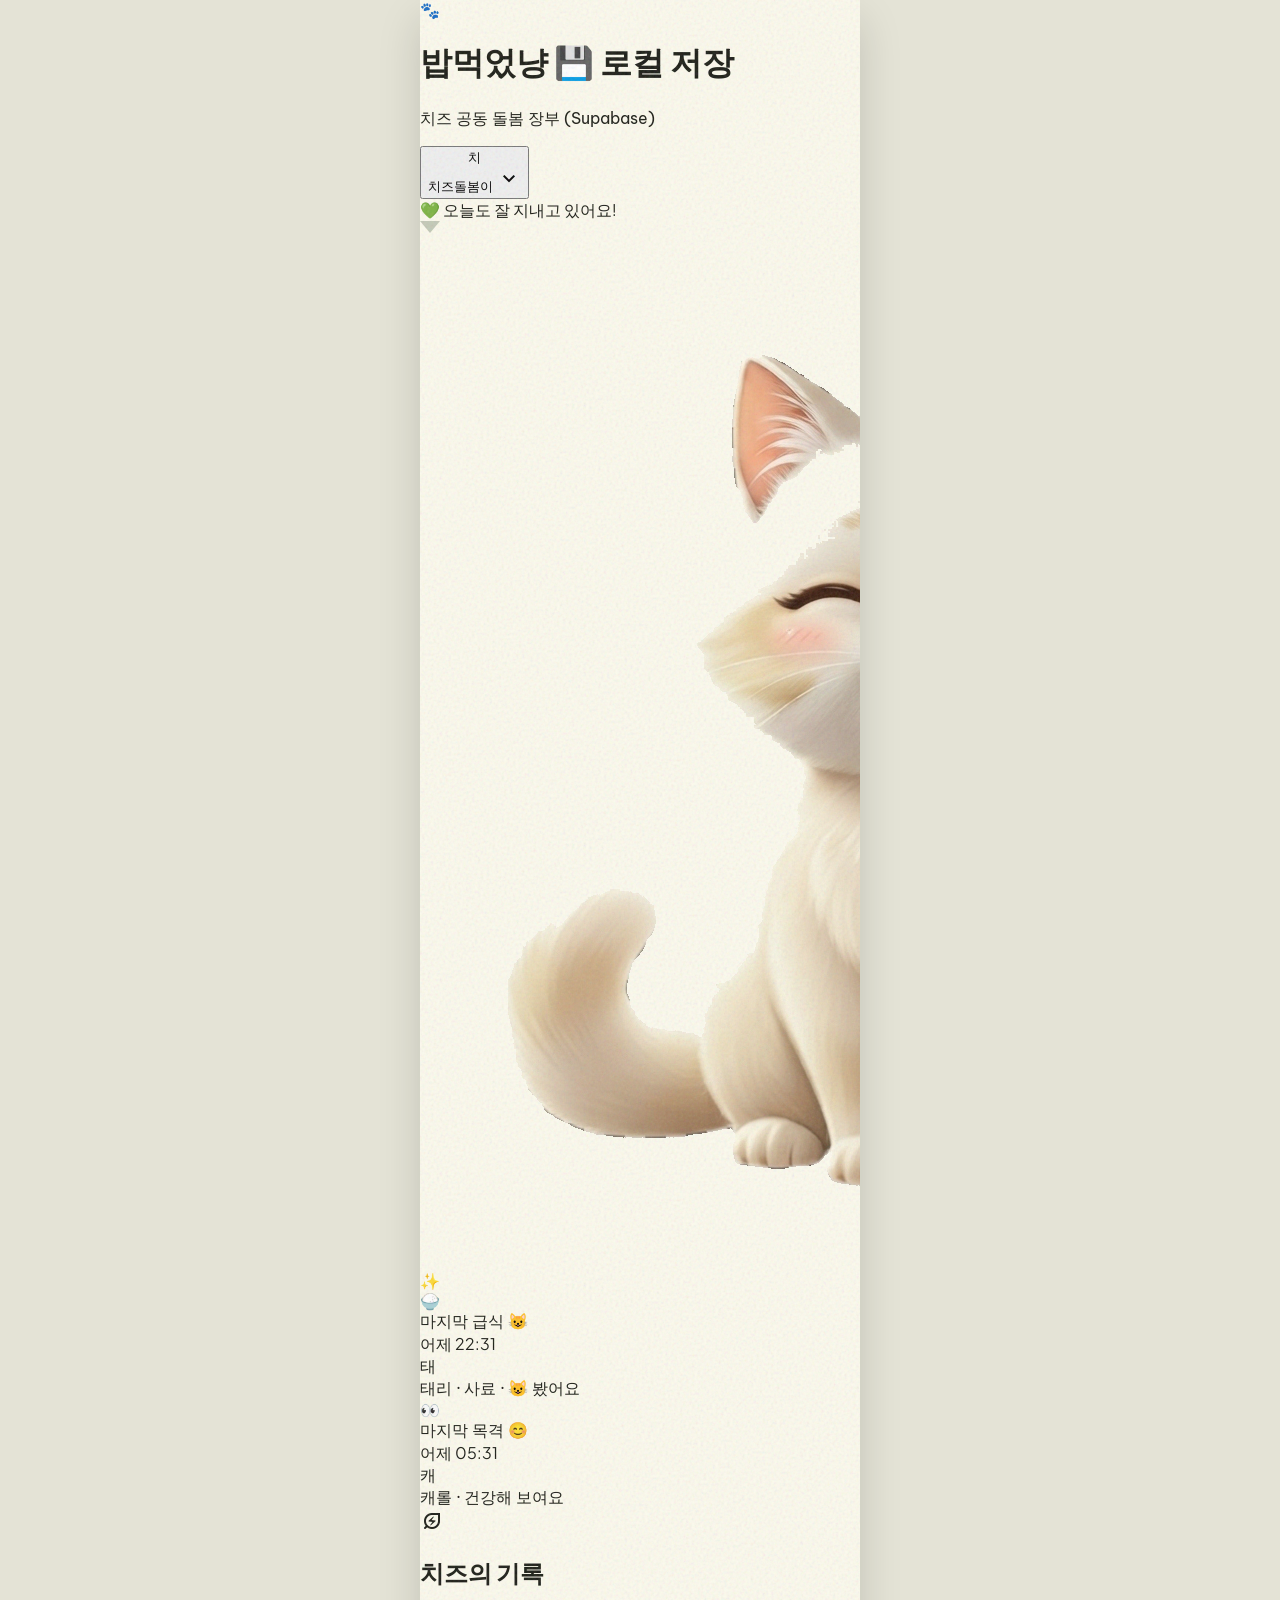
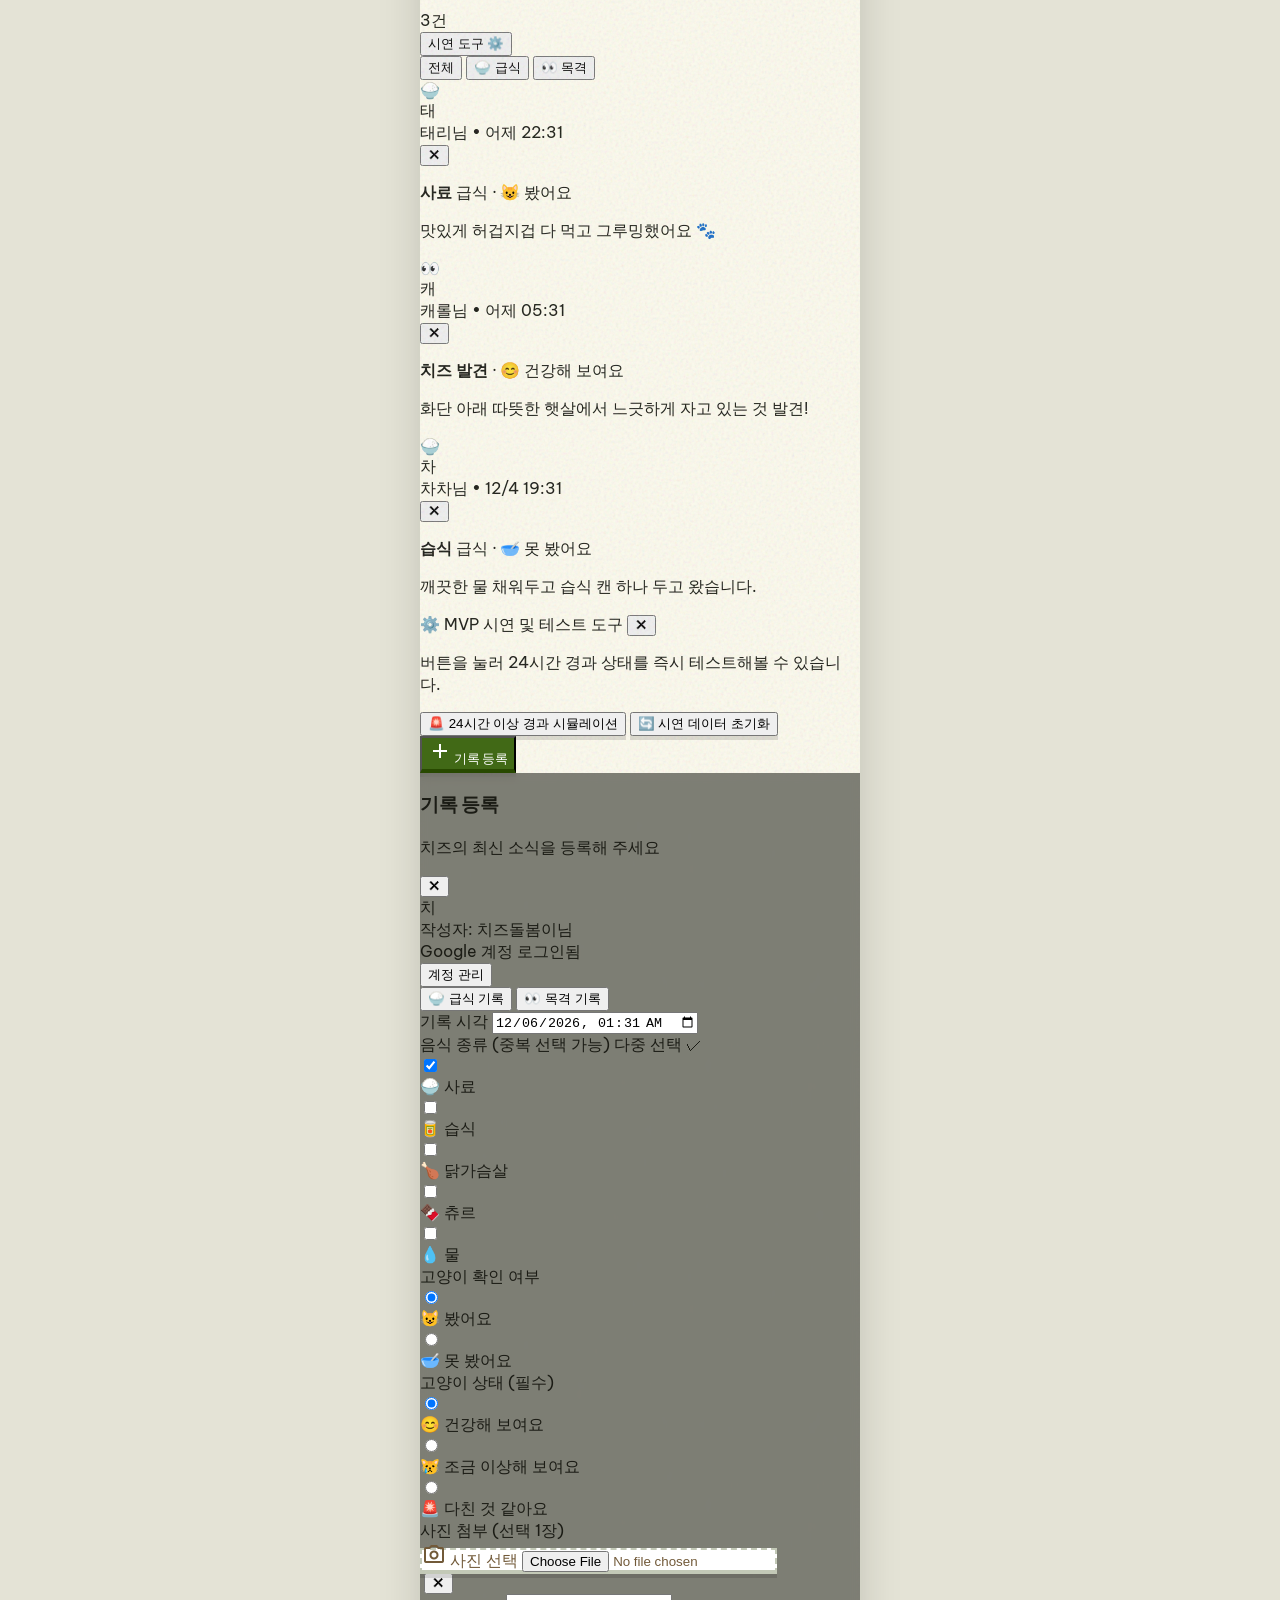
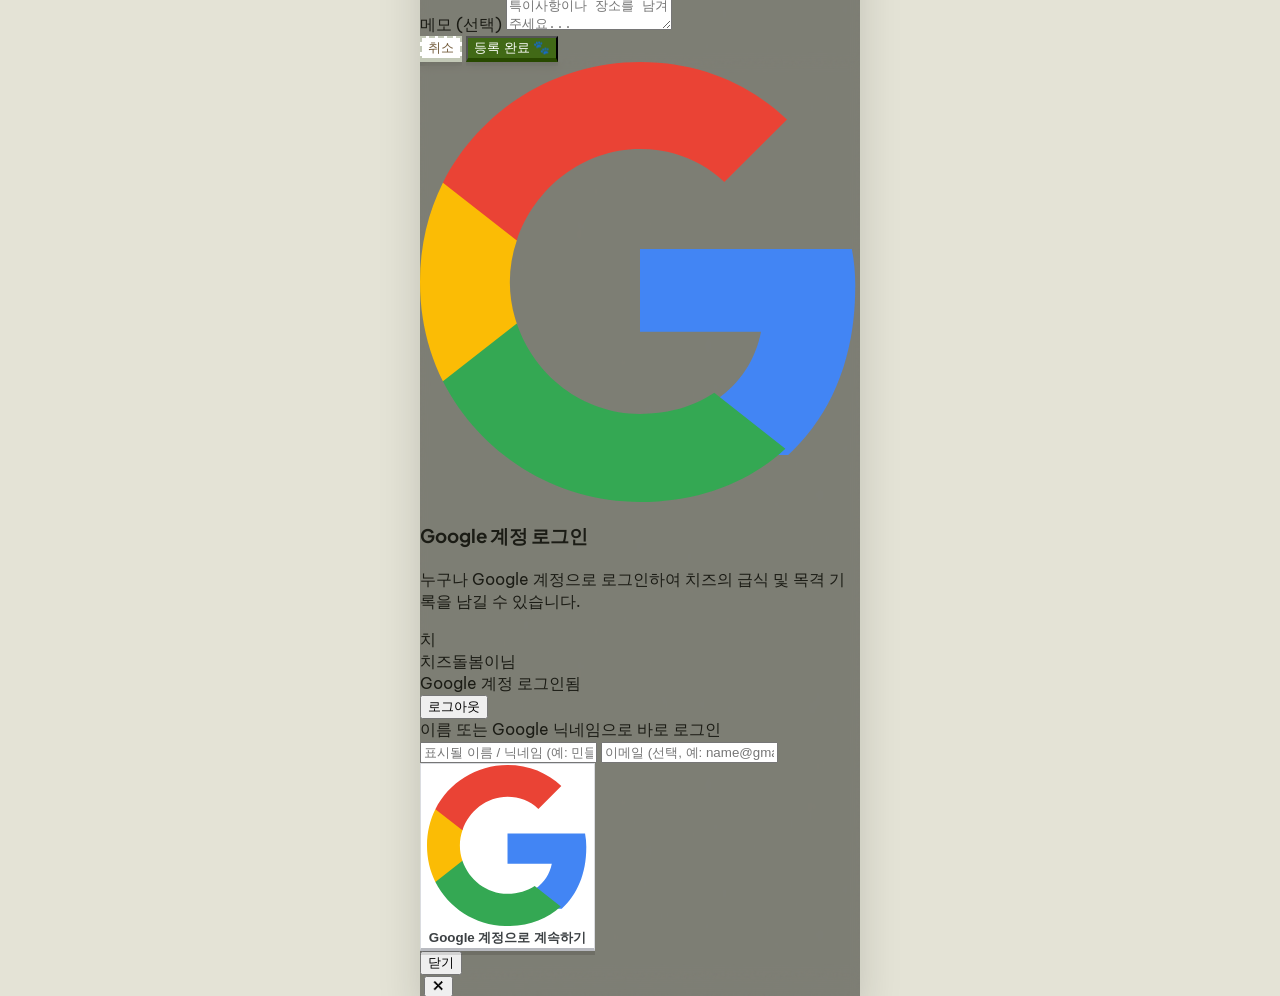
==== commit cf918f2b: "google login" ====
--- a/index.html
+++ b/index.html
@@ -53,6 +53,8 @@
       }
     }
   </script>
+  <script src="https://accounts.google.com/gsi/client" async defer></script>
+  <script src="https://cdn.jsdelivr.net/npm/@supabase/supabase-js@2"></script>
   <link rel="stylesheet" href="styles.css">
 </head>
 <body class="antialiased selection:bg-primary/20">
@@ -66,20 +68,28 @@
           🐾
         </div>
         <div>
-          <h1 class="font-headline font-extrabold text-xl tracking-tight text-primary flex items-center gap-1">
+          <h1 class="font-headline font-extrabold text-xl tracking-tight text-primary flex items-center gap-1.5">
             밥먹었냥
+            <span id="cloud-sync-badge" class="inline-flex items-center px-1.5 py-0.2 rounded-full text-[10px] font-bold bg-green-100 text-green-800 border border-green-300 shadow-xs">
+              ☁️ 실시간
+            </span>
           </h1>
-          <p class="text-[11px] text-on-surface-variant font-medium -mt-0.5">치즈 공동 돌봄 장부</p>
+          <p class="text-[11px] text-on-surface-variant font-medium -mt-0.5">치즈 공동 돌봄 장부 (Supabase)</p>
         </div>
       </div>
 
-      <!-- Kakao User Profile Button -->
-      <button id="user-profile-btn" onclick="openKakaoLoginModal()" class="flex items-center gap-2 bg-surface-container-low border-2 border-dashed border-outline-variant hover:border-primary px-3 py-1.5 rounded-full transition-all group">
-        <div id="header-user-avatar" class="w-6 h-6 rounded-full bg-kakao text-kakao-text font-bold text-xs flex items-center justify-center shadow-xs border border-amber-300">
-          🔑
-        </div>
-        <span id="header-user-name" class="text-xs font-bold text-on-surface max-w-[80px] truncate">
-          로그인
+      <!-- Google User Profile Button -->
+      <button id="user-profile-btn" onclick="openGoogleLoginModal()" class="flex items-center gap-2 bg-surface-container-low border-2 border-dashed border-outline-variant hover:border-primary px-3 py-1.5 rounded-full transition-all group">
+        <div id="header-user-avatar" class="w-6 h-6 rounded-full overflow-hidden bg-white text-on-surface font-bold text-xs flex items-center justify-center shadow-xs border border-outline-variant">
+          <svg class="w-3.5 h-3.5" viewBox="0 0 24 24">
+            <path fill="#4285F4" d="M23.745 12.27c0-.7-.06-1.4-.19-2.07H12v4.51h6.6c-.29 1.52-1.14 2.82-2.4 3.68v3.05h3.88c2.27-2.09 3.66-5.17 3.66-9.17z"/>
+            <path fill="#34A853" d="M12 24c3.24 0 5.95-1.08 7.93-2.91l-3.88-3.05c-1.08.72-2.45 1.16-4.05 1.16-3.12 0-5.77-2.1-6.72-4.93H1.25v3.15C3.26 21.36 7.34 24 12 24z"/>
+            <path fill="#FBBC05" d="M5.28 14.27c-.25-.72-.38-1.49-.38-2.27s.13-1.55.38-2.27V6.58H1.25C.45 8.18 0 9.99 0 12s.45 3.82 1.25 5.42l4.03-3.15z"/>
+            <path fill="#EA4335" d="M12 4.75c1.77 0 3.35.61 4.6 1.8l3.42-3.42C17.95 1.19 15.24 0 12 0 7.34 0 3.26 2.64 1.25 6.58l4.03 3.15c.95-2.83 3.6-4.98 6.72-4.98z"/>
+          </svg>
+        </div>
+        <span id="header-user-name" class="text-xs font-bold text-on-surface max-w-[90px] truncate">
+          Google 로그인
         </span>
         <span class="material-symbols-outlined text-[16px] text-on-surface-variant group-hover:text-primary transition-colors">
           expand_more
@@ -245,18 +255,24 @@
           </button>
         </div>
 
-        <!-- Active Logged In Kakao User Info -->
-        <div class="bg-amber-50 border border-amber-200 rounded-2xl p-2.5 mb-4 flex items-center justify-between">
+        <!-- Active Logged In Google User Info -->
+        <div class="bg-blue-50/90 border border-blue-200/80 rounded-2xl p-2.5 mb-4 flex items-center justify-between">
           <div class="flex items-center gap-2">
-            <div id="modal-user-avatar" class="w-6 h-6 rounded-full bg-kakao font-bold text-xs flex items-center justify-center border border-amber-300">
+            <div id="modal-user-avatar" class="w-7 h-7 rounded-full overflow-hidden bg-white text-xs flex items-center justify-center border border-blue-300 shadow-xs">
               👤
             </div>
-            <span class="text-xs font-bold text-amber-950">
-              작성자: <span id="modal-user-name">카카오 사용자</span>
-            </span>
-          </div>
-          <button onclick="openKakaoLoginModal()" class="text-[11px] font-bold text-amber-800 underline">
-            계정 변경
+            <div>
+              <div class="text-xs font-bold text-blue-950 flex items-center gap-1">
+                <span>작성자:</span>
+                <span id="modal-user-name">Google 사용자</span>
+              </div>
+              <div id="modal-user-email" class="text-[10px] text-blue-700/80 font-medium truncate max-w-[170px]">
+                로그인 필요
+              </div>
+            </div>
+          </div>
+          <button type="button" onclick="openGoogleLoginModal()" class="text-xs font-bold text-blue-700 hover:text-blue-900 underline px-1">
+            계정 관리
           </button>
         </div>
 
@@ -281,35 +297,38 @@
 
           <!-- FEEDING OPTIONS -->
           <div id="feeding-fields">
-            <label class="block text-xs font-bold text-on-surface-variant mb-1.5">음식 종류 (필수)</label>
+            <div class="flex items-center justify-between mb-1.5">
+              <label class="block text-xs font-bold text-on-surface-variant">음식 종류 (중복 선택 가능)</label>
+              <span class="text-[11px] text-primary font-bold">다중 선택 ✓</span>
+            </div>
             <div class="grid grid-cols-3 gap-2 mb-3">
               <label class="cursor-pointer">
-                <input type="radio" name="foodType" value="사료" checked class="peer hidden">
-                <div class="text-center py-2 px-1 text-xs font-bold rounded-2xl border-2 border-outline-variant peer-checked:border-primary peer-checked:bg-primary/10 peer-checked:text-primary transition-all">
+                <input type="checkbox" name="foodType" value="사료" checked class="peer hidden">
+                <div class="text-center py-2 px-1 text-xs font-bold rounded-2xl border-2 border-outline-variant peer-checked:border-primary peer-checked:bg-primary/10 peer-checked:text-primary transition-all select-none">
                   🍚 사료
                 </div>
               </label>
               <label class="cursor-pointer">
-                <input type="radio" name="foodType" value="습식" class="peer hidden">
-                <div class="text-center py-2 px-1 text-xs font-bold rounded-2xl border-2 border-outline-variant peer-checked:border-primary peer-checked:bg-primary/10 peer-checked:text-primary transition-all">
+                <input type="checkbox" name="foodType" value="습식" class="peer hidden">
+                <div class="text-center py-2 px-1 text-xs font-bold rounded-2xl border-2 border-outline-variant peer-checked:border-primary peer-checked:bg-primary/10 peer-checked:text-primary transition-all select-none">
                   🥫 습식
                 </div>
               </label>
               <label class="cursor-pointer">
-                <input type="radio" name="foodType" value="닭가슴살" class="peer hidden">
-                <div class="text-center py-2 px-1 text-xs font-bold rounded-2xl border-2 border-outline-variant peer-checked:border-primary peer-checked:bg-primary/10 peer-checked:text-primary transition-all">
+                <input type="checkbox" name="foodType" value="닭가슴살" class="peer hidden">
+                <div class="text-center py-2 px-1 text-xs font-bold rounded-2xl border-2 border-outline-variant peer-checked:border-primary peer-checked:bg-primary/10 peer-checked:text-primary transition-all select-none">
                   🍗 닭가슴살
                 </div>
               </label>
               <label class="cursor-pointer">
-                <input type="radio" name="foodType" value="츄르" class="peer hidden">
-                <div class="text-center py-2 px-1 text-xs font-bold rounded-2xl border-2 border-outline-variant peer-checked:border-primary peer-checked:bg-primary/10 peer-checked:text-primary transition-all">
+                <input type="checkbox" name="foodType" value="츄르" class="peer hidden">
+                <div class="text-center py-2 px-1 text-xs font-bold rounded-2xl border-2 border-outline-variant peer-checked:border-primary peer-checked:bg-primary/10 peer-checked:text-primary transition-all select-none">
                   🍫 츄르
                 </div>
               </label>
               <label class="cursor-pointer">
-                <input type="radio" name="foodType" value="물" class="peer hidden">
-                <div class="text-center py-2 px-1 text-xs font-bold rounded-2xl border-2 border-outline-variant peer-checked:border-primary peer-checked:bg-primary/10 peer-checked:text-primary transition-all">
+                <input type="checkbox" name="foodType" value="물" class="peer hidden">
+                <div class="text-center py-2 px-1 text-xs font-bold rounded-2xl border-2 border-outline-variant peer-checked:border-primary peer-checked:bg-primary/10 peer-checked:text-primary transition-all select-none">
                   💧 물
                 </div>
               </label>
@@ -393,67 +412,69 @@
       </div>
     </div>
 
-    <!-- Modal 2: Kakao Login & Caretaker Account Switcher Modal -->
-    <div id="kakao-modal" class="hidden fixed inset-0 z-50 flex items-center justify-center modal-overlay p-4 animate-pop">
-      <div class="bg-surface w-full max-w-[360px] rounded-3xl border-2 border-outline-variant p-5 shadow-2xl">
+    <!-- Modal 2: Google Login & Account Management Modal -->
+    <div id="google-modal" class="hidden fixed inset-0 z-50 flex items-center justify-center modal-overlay p-4 animate-pop">
+      <div class="bg-surface w-full max-w-[370px] rounded-3xl border-2 border-outline-variant p-5 shadow-2xl">
         <div class="text-center mb-4">
-          <div class="w-12 h-12 rounded-full bg-kakao text-kakao-text mx-auto flex items-center justify-center text-2xl font-black mb-2 shadow-sm border border-amber-300">
-            💬
-          </div>
-          <h3 class="font-headline font-bold text-lg text-on-surface">카카오 계정 로그인</h3>
+          <div class="w-12 h-12 rounded-full bg-white mx-auto flex items-center justify-center mb-2 shadow-sm border border-outline-variant">
+            <svg class="w-6 h-6" viewBox="0 0 24 24">
+              <path fill="#4285F4" d="M23.745 12.27c0-.7-.06-1.4-.19-2.07H12v4.51h6.6c-.29 1.52-1.14 2.82-2.4 3.68v3.05h3.88c2.27-2.09 3.66-5.17 3.66-9.17z"/>
+              <path fill="#34A853" d="M12 24c3.24 0 5.95-1.08 7.93-2.91l-3.88-3.05c-1.08.72-2.45 1.16-4.05 1.16-3.12 0-5.77-2.1-6.72-4.93H1.25v3.15C3.26 21.36 7.34 24 12 24z"/>
+              <path fill="#FBBC05" d="M5.28 14.27c-.25-.72-.38-1.49-.38-2.27s.13-1.55.38-2.27V6.58H1.25C.45 8.18 0 9.99 0 12s.45 3.82 1.25 5.42l4.03-3.15z"/>
+              <path fill="#EA4335" d="M12 4.75c1.77 0 3.35.61 4.6 1.8l3.42-3.42C17.95 1.19 15.24 0 12 0 7.34 0 3.26 2.64 1.25 6.58l4.03 3.15c.95-2.83 3.6-4.98 6.72-4.98z"/>
+            </svg>
+          </div>
+          <h3 class="font-headline font-bold text-lg text-on-surface">Google 계정 로그인</h3>
           <p class="text-xs text-on-surface-variant mt-0.5">
-            급식 기록에 표시될 카카오 계정을 선택해주세요.
+            누구나 Google 계정으로 로그인하여 치즈의 급식 및 목격 기록을 남길 수 있습니다.
           </p>
         </div>
 
-        <!-- Preset Caretaker Accounts -->
-        <div class="space-y-2 mb-4">
-          <button onclick="selectKakaoPreset('태리')" class="w-full p-3 rounded-2xl border-2 border-outline-variant hover:border-amber-400 bg-surface-container-low flex items-center justify-between text-left transition-all group">
-            <div class="flex items-center gap-2.5">
-              <div class="w-8 h-8 rounded-full bg-amber-200 text-amber-900 font-bold text-xs flex items-center justify-center">태</div>
-              <div>
-                <div class="font-bold text-xs text-on-surface">태리</div>
-                <div class="text-[10px] text-on-surface-variant">고정 급식자 #1</div>
-              </div>
-            </div>
-            <span class="text-xs font-bold text-amber-700 opacity-0 group-hover:opacity-100 transition-opacity">선택 ➔</span>
-          </button>
-
-          <button onclick="selectKakaoPreset('캐롤')" class="w-full p-3 rounded-2xl border-2 border-outline-variant hover:border-amber-400 bg-surface-container-low flex items-center justify-between text-left transition-all group">
-            <div class="flex items-center gap-2.5">
-              <div class="w-8 h-8 rounded-full bg-sky-200 text-sky-900 font-bold text-xs flex items-center justify-center">캐</div>
-              <div>
-                <div class="font-bold text-xs text-on-surface">캐롤</div>
-                <div class="text-[10px] text-on-surface-variant">고정 급식자 #2</div>
-              </div>
-            </div>
-            <span class="text-xs font-bold text-amber-700 opacity-0 group-hover:opacity-100 transition-opacity">선택 ➔</span>
-          </button>
-
-          <button onclick="selectKakaoPreset('차차')" class="w-full p-3 rounded-2xl border-2 border-outline-variant hover:border-amber-400 bg-surface-container-low flex items-center justify-between text-left transition-all group">
-            <div class="flex items-center gap-2.5">
-              <div class="w-8 h-8 rounded-full bg-rose-200 text-rose-900 font-bold text-xs flex items-center justify-center">차</div>
-              <div>
-                <div class="font-bold text-xs text-on-surface">차차</div>
-                <div class="text-[10px] text-on-surface-variant">고정 급식자 #3</div>
-              </div>
-            </div>
-            <span class="text-xs font-bold text-amber-700 opacity-0 group-hover:opacity-100 transition-opacity">선택 ➔</span>
-          </button>
-        </div>
-
-        <!-- Custom Kakao Name Input -->
+        <!-- Current Logged In Profile Card (If logged in) -->
+        <div id="google-current-user-card" class="mb-4 p-3 bg-surface-container-low border-2 border-primary/30 rounded-2xl flex items-center justify-between">
+          <div class="flex items-center gap-2.5 truncate">
+            <div id="modal-card-avatar" class="w-9 h-9 rounded-full overflow-hidden bg-white border border-primary/40 flex items-center justify-center font-bold text-xs text-primary shadow-xs">
+              G
+            </div>
+            <div class="truncate">
+              <div id="modal-card-name" class="font-bold text-xs text-on-surface truncate">
+                로그인 안 됨
+              </div>
+              <div id="modal-card-email" class="text-[10px] text-on-surface-variant truncate">
+                로그인이 필요합니다
+              </div>
+            </div>
+          </div>
+          <button id="google-logout-btn" onclick="logoutGoogle()" class="text-[11px] font-bold text-red-600 bg-red-50 hover:bg-red-100 border border-red-200 px-2 py-1 rounded-xl transition-colors">
+            로그아웃
+          </button>
+        </div>
+
+        <!-- Real Google One-Tap / GIS Container (If Client ID is configured) -->
+        <div id="google-gis-container" class="mb-3 flex justify-center">
+          <div id="google-signin-btn"></div>
+        </div>
+
+        <!-- Direct / Quick Google Sign In -->
         <div class="pt-2 border-t border-surface-container-high">
-          <label class="block text-[11px] font-bold text-on-surface-variant mb-1">직접 카카오 닉네임 입력</label>
-          <div class="flex gap-2">
-            <input type="text" id="custom-kakao-name" placeholder="닉네임 입력..." class="flex-1 bg-surface-container-low border-2 border-outline-variant rounded-xl px-3 py-1.5 text-xs font-bold text-on-surface focus:outline-none focus:border-amber-400">
-            <button onclick="selectKakaoCustom()" class="btn-pressable btn-kakao px-3 py-1.5 rounded-xl text-xs font-bold">
-              입력
+          <label class="block text-[11px] font-bold text-on-surface-variant mb-1.5">이름 또는 Google 닉네임으로 바로 로그인</label>
+          <div class="space-y-2">
+            <input type="text" id="custom-google-name" placeholder="표시될 이름 / 닉네임 (예: 민들레, 홍길동)" class="w-full bg-surface-container-low border-2 border-outline-variant rounded-xl px-3 py-2 text-xs font-bold text-on-surface focus:outline-none focus:border-primary">
+            <input type="email" id="custom-google-email" placeholder="이메일 (선택, 예: name@gmail.com)" class="w-full bg-surface-container-low border-2 border-outline-variant rounded-xl px-3 py-2 text-xs font-medium text-on-surface focus:outline-none focus:border-primary">
+            
+            <button type="button" onclick="selectGoogleCustom()" class="w-full py-2.5 btn-pressable btn-google rounded-xl text-xs font-bold flex items-center justify-center gap-2 shadow-xs">
+              <svg class="w-4 h-4" viewBox="0 0 24 24">
+                <path fill="#4285F4" d="M23.745 12.27c0-.7-.06-1.4-.19-2.07H12v4.51h6.6c-.29 1.52-1.14 2.82-2.4 3.68v3.05h3.88c2.27-2.09 3.66-5.17 3.66-9.17z"/>
+                <path fill="#34A853" d="M12 24c3.24 0 5.95-1.08 7.93-2.91l-3.88-3.05c-1.08.72-2.45 1.16-4.05 1.16-3.12 0-5.77-2.1-6.72-4.93H1.25v3.15C3.26 21.36 7.34 24 12 24z"/>
+                <path fill="#FBBC05" d="M5.28 14.27c-.25-.72-.38-1.49-.38-2.27s.13-1.55.38-2.27V6.58H1.25C.45 8.18 0 9.99 0 12s.45 3.82 1.25 5.42l4.03-3.15z"/>
+                <path fill="#EA4335" d="M12 4.75c1.77 0 3.35.61 4.6 1.8l3.42-3.42C17.95 1.19 15.24 0 12 0 7.34 0 3.26 2.64 1.25 6.58l4.03 3.15c.95-2.83 3.6-4.98 6.72-4.98z"/>
+              </svg>
+              <span>Google 계정으로 계속하기</span>
             </button>
           </div>
         </div>
 
-        <button onclick="closeKakaoLoginModal()" class="w-full mt-4 py-2 text-xs font-bold text-on-surface-variant hover:text-on-surface">
+        <button onclick="closeGoogleLoginModal()" class="w-full mt-4 py-2 text-xs font-bold text-on-surface-variant hover:text-on-surface">
           닫기
         </button>
 
--- a/styles.css
+++ b/styles.css
@@ -113,6 +113,17 @@
   border-bottom-width: 1px;
 }
 
+.btn-google {
+  background-color: #ffffff;
+  color: #3c4043;
+  font-weight: 700;
+  border: 1.5px solid #dadce0;
+  border-bottom: 3.5px solid #b8bac0;
+}
+.btn-google:active {
+  border-bottom-width: 1.5px;
+}
+
 /* Cat Floating & Animations */
 @keyframes float {
   0%, 100% { transform: translateY(0) rotate(0deg); }
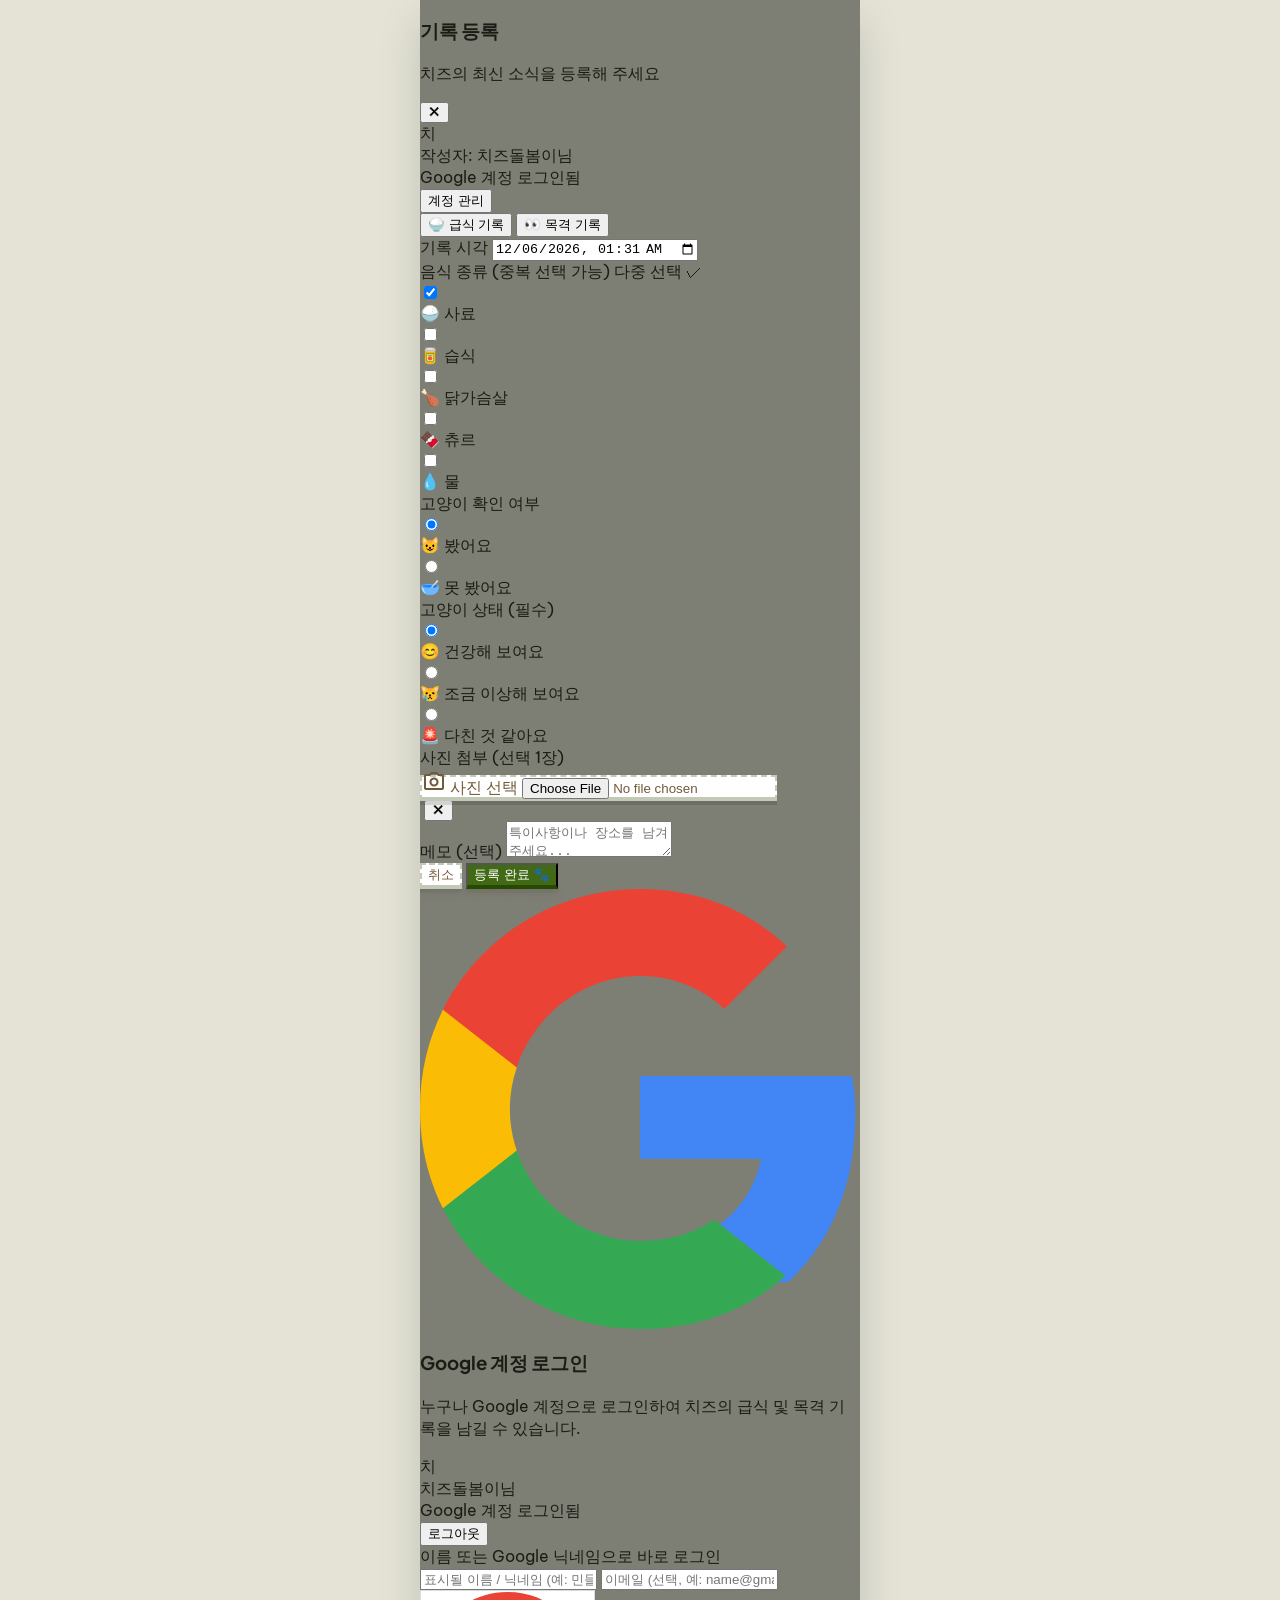
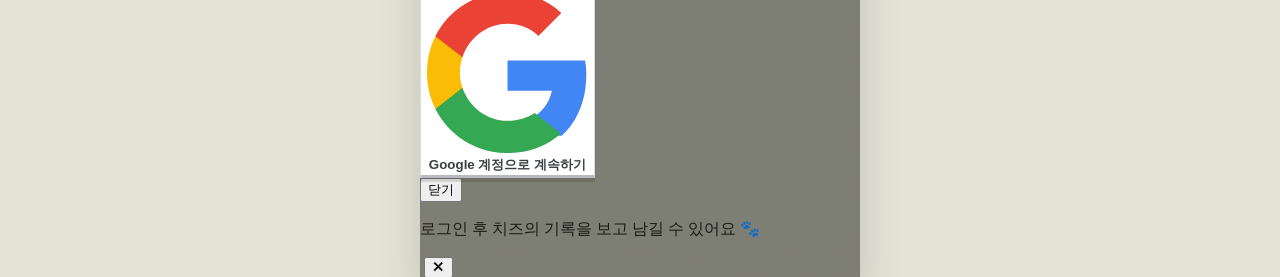
==== commit b5f3dbc7: "Add files via upload" ====
--- a/index.html
+++ b/index.html
@@ -59,10 +59,10 @@
 </head>
 <body class="antialiased selection:bg-primary/20">
 
-  <div id="app-wrapper" class="bg-grain">
+  <div id="app-wrapper" class="bg-grain auth-locked">
     
     <!-- Top Header -->
-    <header class="sticky top-0 z-40 bg-surface/90 backdrop-blur-md px-5 py-3.5 border-b border-surface-container-high flex items-center justify-between shadow-sm">
+    <header class="app-shell sticky top-0 z-40 bg-surface/90 backdrop-blur-md px-5 py-3.5 border-b border-surface-container-high flex items-center justify-between shadow-sm">
       <div class="flex items-center gap-2">
         <div class="w-9 h-9 rounded-2xl bg-primary/10 border-2 border-primary/20 flex items-center justify-center text-primary font-bold shadow-inner">
           🐾
@@ -98,7 +98,7 @@
     </header>
 
     <!-- Main Content Area -->
-    <main class="flex-1 pb-28 px-4 pt-4 relative">
+    <main class="app-shell flex-1 pb-28 px-4 pt-4 relative">
       
       <!-- Hero / Cat Stage Section -->
       <section class="flex flex-col items-center pt-3 pb-6 relative" id="cat-stage">
@@ -233,7 +233,7 @@
     </main>
 
     <!-- Floating Action Button (FAB) -->
-    <div class="fixed bottom-6 right-1/2 translate-x-[180px] max-w-[440px] z-30">
+    <div class="app-shell fixed bottom-6 right-1/2 translate-x-[180px] max-w-[440px] z-30">
       <button onclick="openRecordModal()" class="btn-pressable btn-primary px-5 py-3.5 rounded-full font-headline font-bold text-base flex items-center gap-2 shadow-lg hover:scale-105 active:scale-95 transition-transform">
         <span class="material-symbols-outlined text-2xl">add</span>
         기록 등록
@@ -474,9 +474,12 @@
           </div>
         </div>
 
-        <button onclick="closeGoogleLoginModal()" class="w-full mt-4 py-2 text-xs font-bold text-on-surface-variant hover:text-on-surface">
+        <button id="google-modal-close-btn" onclick="closeGoogleLoginModal()" class="w-full mt-4 py-2 text-xs font-bold text-on-surface-variant hover:text-on-surface">
           닫기
         </button>
+        <p id="google-modal-gate-note" class="hidden text-center text-[11px] text-on-surface-variant mt-3">
+          로그인 후 치즈의 기록을 보고 남길 수 있어요 🐾
+        </p>
 
       </div>
     </div>
--- a/styles.css
+++ b/styles.css
@@ -192,3 +192,8 @@
   background-color: rgba(27, 28, 21, 0.55);
   backdrop-filter: blur(4px);
 }
+
+/* Auth Gate: hide the main app shell entirely until the user logs in */
+#app-wrapper.auth-locked .app-shell {
+  display: none !important;
+}
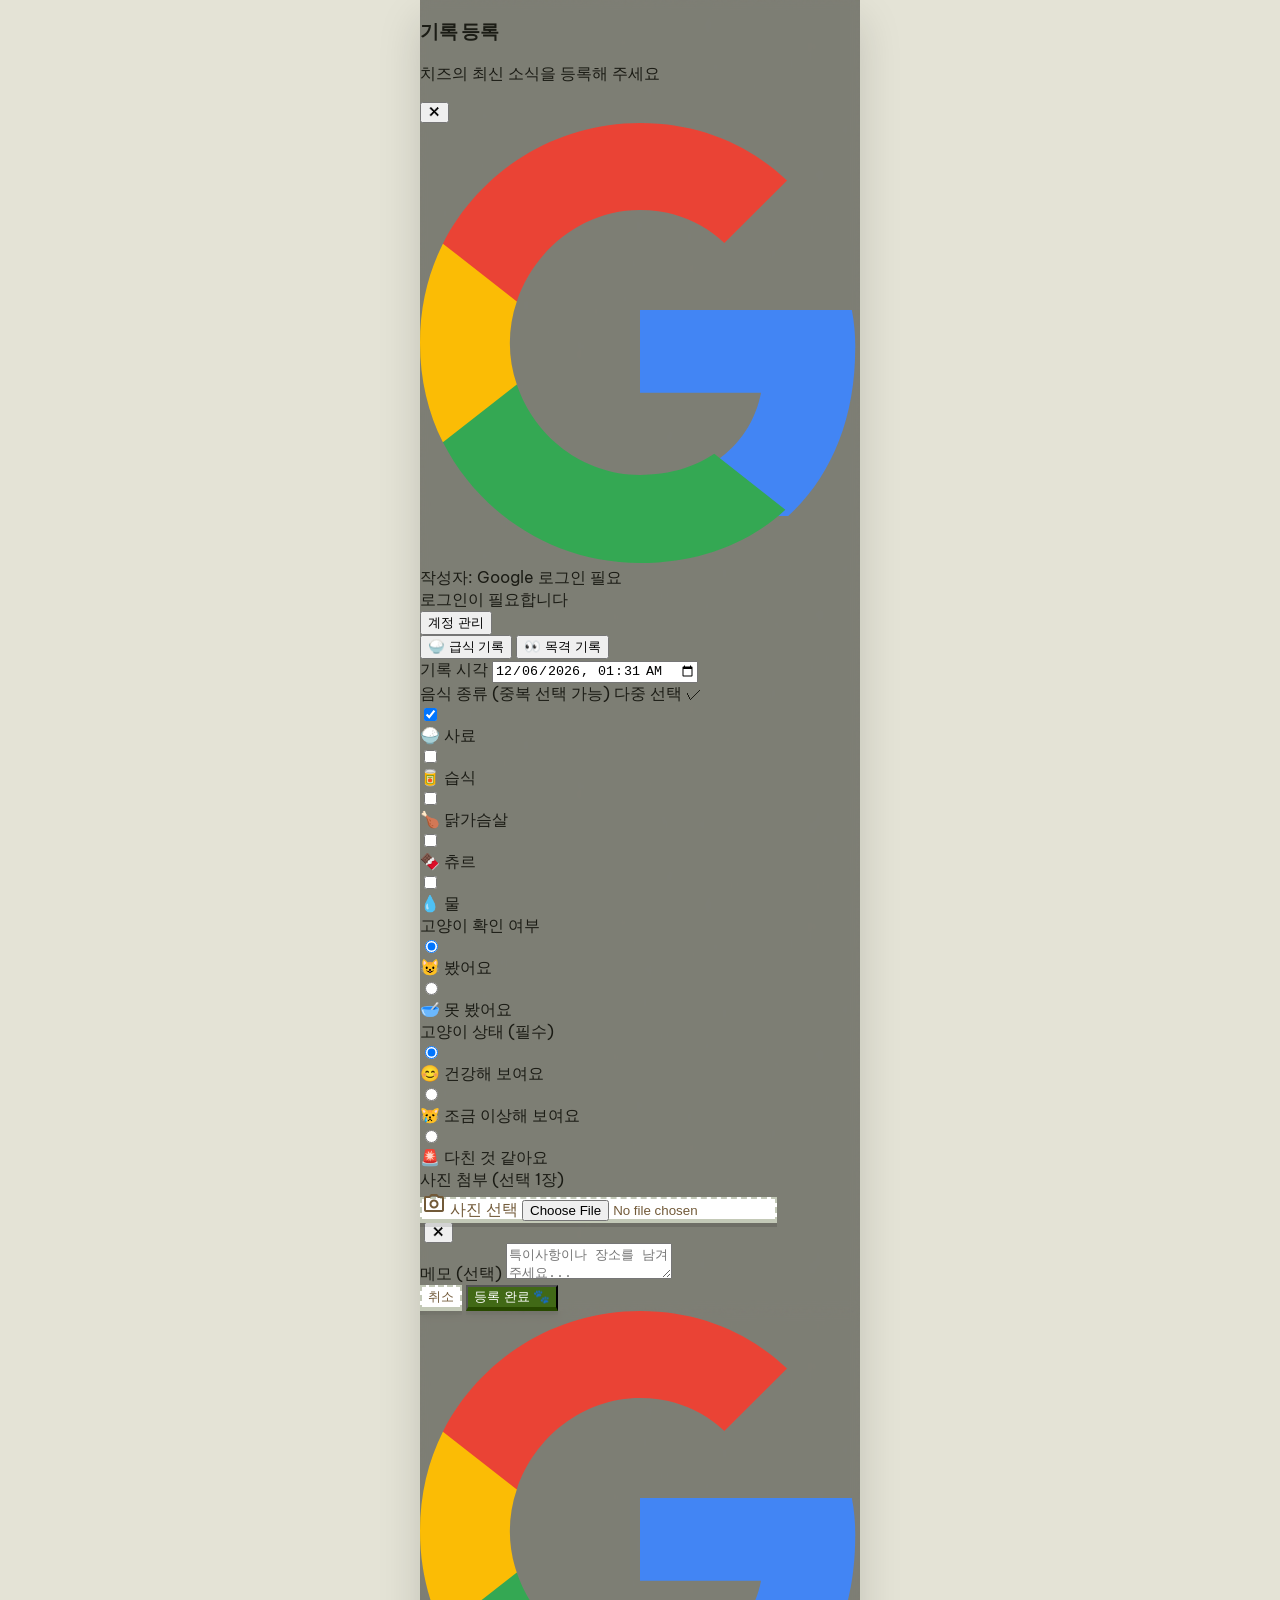
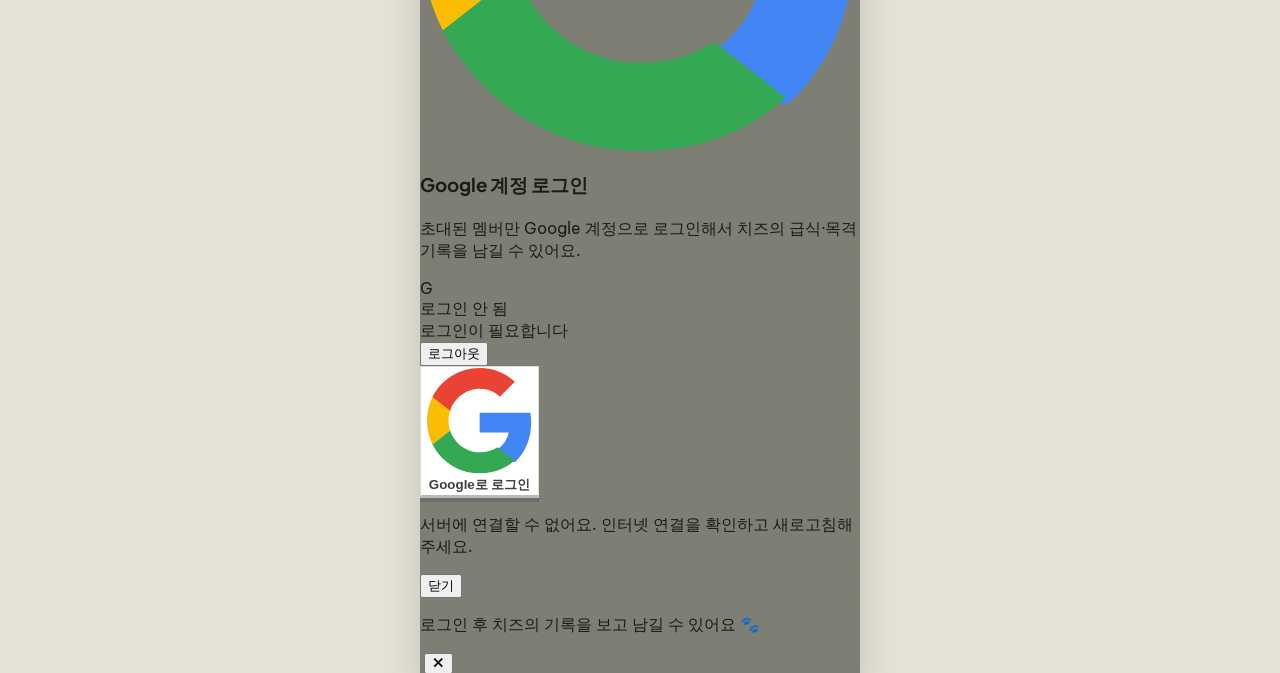
==== commit e2cdc2ba: "Rename index (2).html to index.html" ====
--- a/index.html
+++ b/index.html
@@ -53,7 +53,6 @@
       }
     }
   </script>
-  <script src="https://accounts.google.com/gsi/client" async defer></script>
   <script src="https://cdn.jsdelivr.net/npm/@supabase/supabase-js@2"></script>
   <link rel="stylesheet" href="styles.css">
 </head>
@@ -426,7 +425,7 @@
           </div>
           <h3 class="font-headline font-bold text-lg text-on-surface">Google 계정 로그인</h3>
           <p class="text-xs text-on-surface-variant mt-0.5">
-            누구나 Google 계정으로 로그인하여 치즈의 급식 및 목격 기록을 남길 수 있습니다.
+            초대된 멤버만 Google 계정으로 로그인해서 치즈의 급식·목격 기록을 남길 수 있어요.
           </p>
         </div>
 
@@ -450,28 +449,18 @@
           </button>
         </div>
 
-        <!-- Real Google One-Tap / GIS Container (If Client ID is configured) -->
-        <div id="google-gis-container" class="mb-3 flex justify-center">
-          <div id="google-signin-btn"></div>
-        </div>
-
-        <!-- Direct / Quick Google Sign In -->
-        <div class="pt-2 border-t border-surface-container-high">
-          <label class="block text-[11px] font-bold text-on-surface-variant mb-1.5">이름 또는 Google 닉네임으로 바로 로그인</label>
-          <div class="space-y-2">
-            <input type="text" id="custom-google-name" placeholder="표시될 이름 / 닉네임 (예: 민들레, 홍길동)" class="w-full bg-surface-container-low border-2 border-outline-variant rounded-xl px-3 py-2 text-xs font-bold text-on-surface focus:outline-none focus:border-primary">
-            <input type="email" id="custom-google-email" placeholder="이메일 (선택, 예: name@gmail.com)" class="w-full bg-surface-container-low border-2 border-outline-variant rounded-xl px-3 py-2 text-xs font-medium text-on-surface focus:outline-none focus:border-primary">
-            
-            <button type="button" onclick="selectGoogleCustom()" class="w-full py-2.5 btn-pressable btn-google rounded-xl text-xs font-bold flex items-center justify-center gap-2 shadow-xs">
-              <svg class="w-4 h-4" viewBox="0 0 24 24">
-                <path fill="#4285F4" d="M23.745 12.27c0-.7-.06-1.4-.19-2.07H12v4.51h6.6c-.29 1.52-1.14 2.82-2.4 3.68v3.05h3.88c2.27-2.09 3.66-5.17 3.66-9.17z"/>
-                <path fill="#34A853" d="M12 24c3.24 0 5.95-1.08 7.93-2.91l-3.88-3.05c-1.08.72-2.45 1.16-4.05 1.16-3.12 0-5.77-2.1-6.72-4.93H1.25v3.15C3.26 21.36 7.34 24 12 24z"/>
-                <path fill="#FBBC05" d="M5.28 14.27c-.25-.72-.38-1.49-.38-2.27s.13-1.55.38-2.27V6.58H1.25C.45 8.18 0 9.99 0 12s.45 3.82 1.25 5.42l4.03-3.15z"/>
-                <path fill="#EA4335" d="M12 4.75c1.77 0 3.35.61 4.6 1.8l3.42-3.42C17.95 1.19 15.24 0 12 0 7.34 0 3.26 2.64 1.25 6.58l4.03 3.15c.95-2.83 3.6-4.98 6.72-4.98z"/>
-              </svg>
-              <span>Google 계정으로 계속하기</span>
-            </button>
-          </div>
+        <!-- Google login (Supabase Auth) -->
+        <div id="google-login-area" class="pt-1">
+          <button type="button" onclick="signInWithGoogle()" class="w-full py-3 btn-pressable btn-google rounded-xl text-sm font-bold flex items-center justify-center gap-2 shadow-xs">
+            <svg class="w-5 h-5" viewBox="0 0 24 24">
+              <path fill="#4285F4" d="M23.745 12.27c0-.7-.06-1.4-.19-2.07H12v4.51h6.6c-.29 1.52-1.14 2.82-2.4 3.68v3.05h3.88c2.27-2.09 3.66-5.17 3.66-9.17z"/>
+              <path fill="#34A853" d="M12 24c3.24 0 5.95-1.08 7.93-2.91l-3.88-3.05c-1.08.72-2.45 1.16-4.05 1.16-3.12 0-5.77-2.1-6.72-4.93H1.25v3.15C3.26 21.36 7.34 24 12 24z"/>
+              <path fill="#FBBC05" d="M5.28 14.27c-.25-.72-.38-1.49-.38-2.27s.13-1.55.38-2.27V6.58H1.25C.45 8.18 0 9.99 0 12s.45 3.82 1.25 5.42l4.03-3.15z"/>
+              <path fill="#EA4335" d="M12 4.75c1.77 0 3.35.61 4.6 1.8l3.42-3.42C17.95 1.19 15.24 0 12 0 7.34 0 3.26 2.64 1.25 6.58l4.03 3.15c.95-2.83 3.6-4.98 6.72-4.98z"/>
+            </svg>
+            <span>Google로 로그인</span>
+          </button>
+          <p id="auth-message" role="alert" class="hidden mt-3 text-xs font-bold text-red-700 bg-red-50 border border-red-200 rounded-xl px-3 py-2 text-center"></p>
         </div>
 
         <button id="google-modal-close-btn" onclick="closeGoogleLoginModal()" class="w-full mt-4 py-2 text-xs font-bold text-on-surface-variant hover:text-on-surface">
